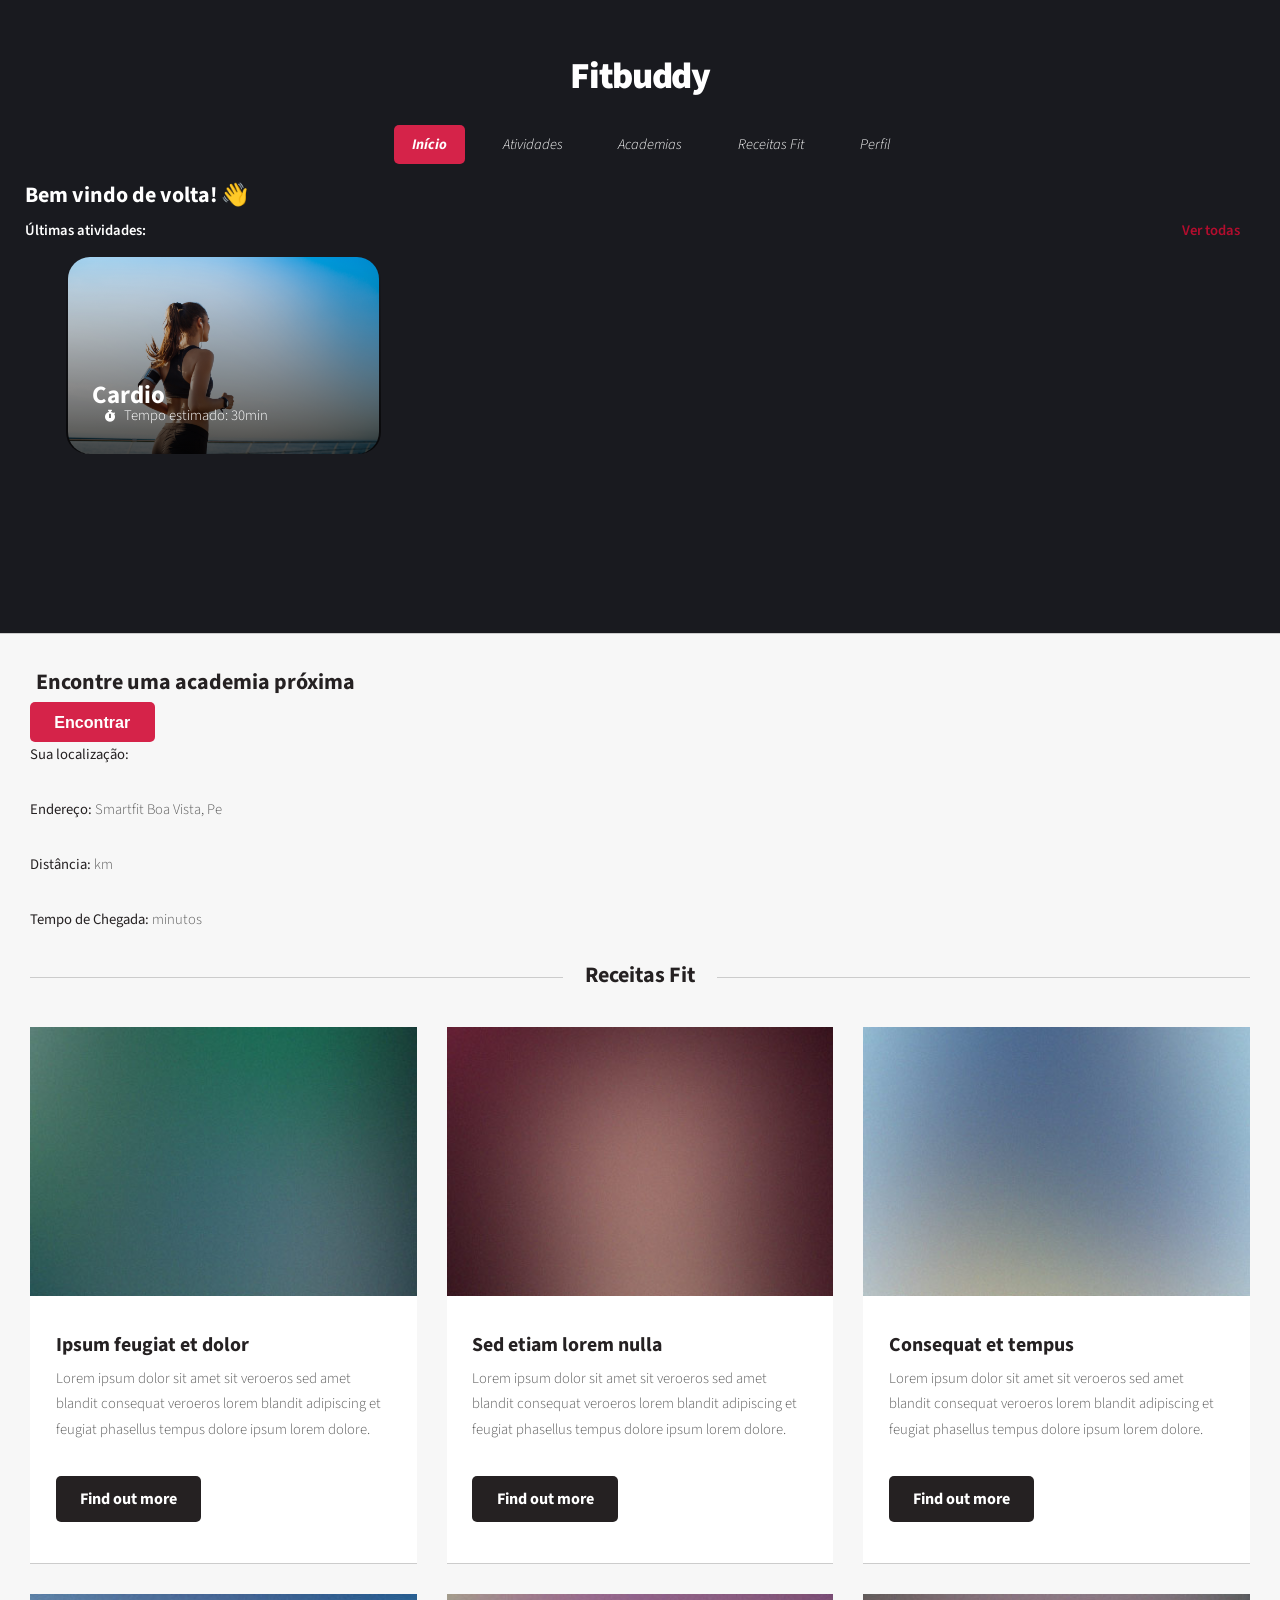
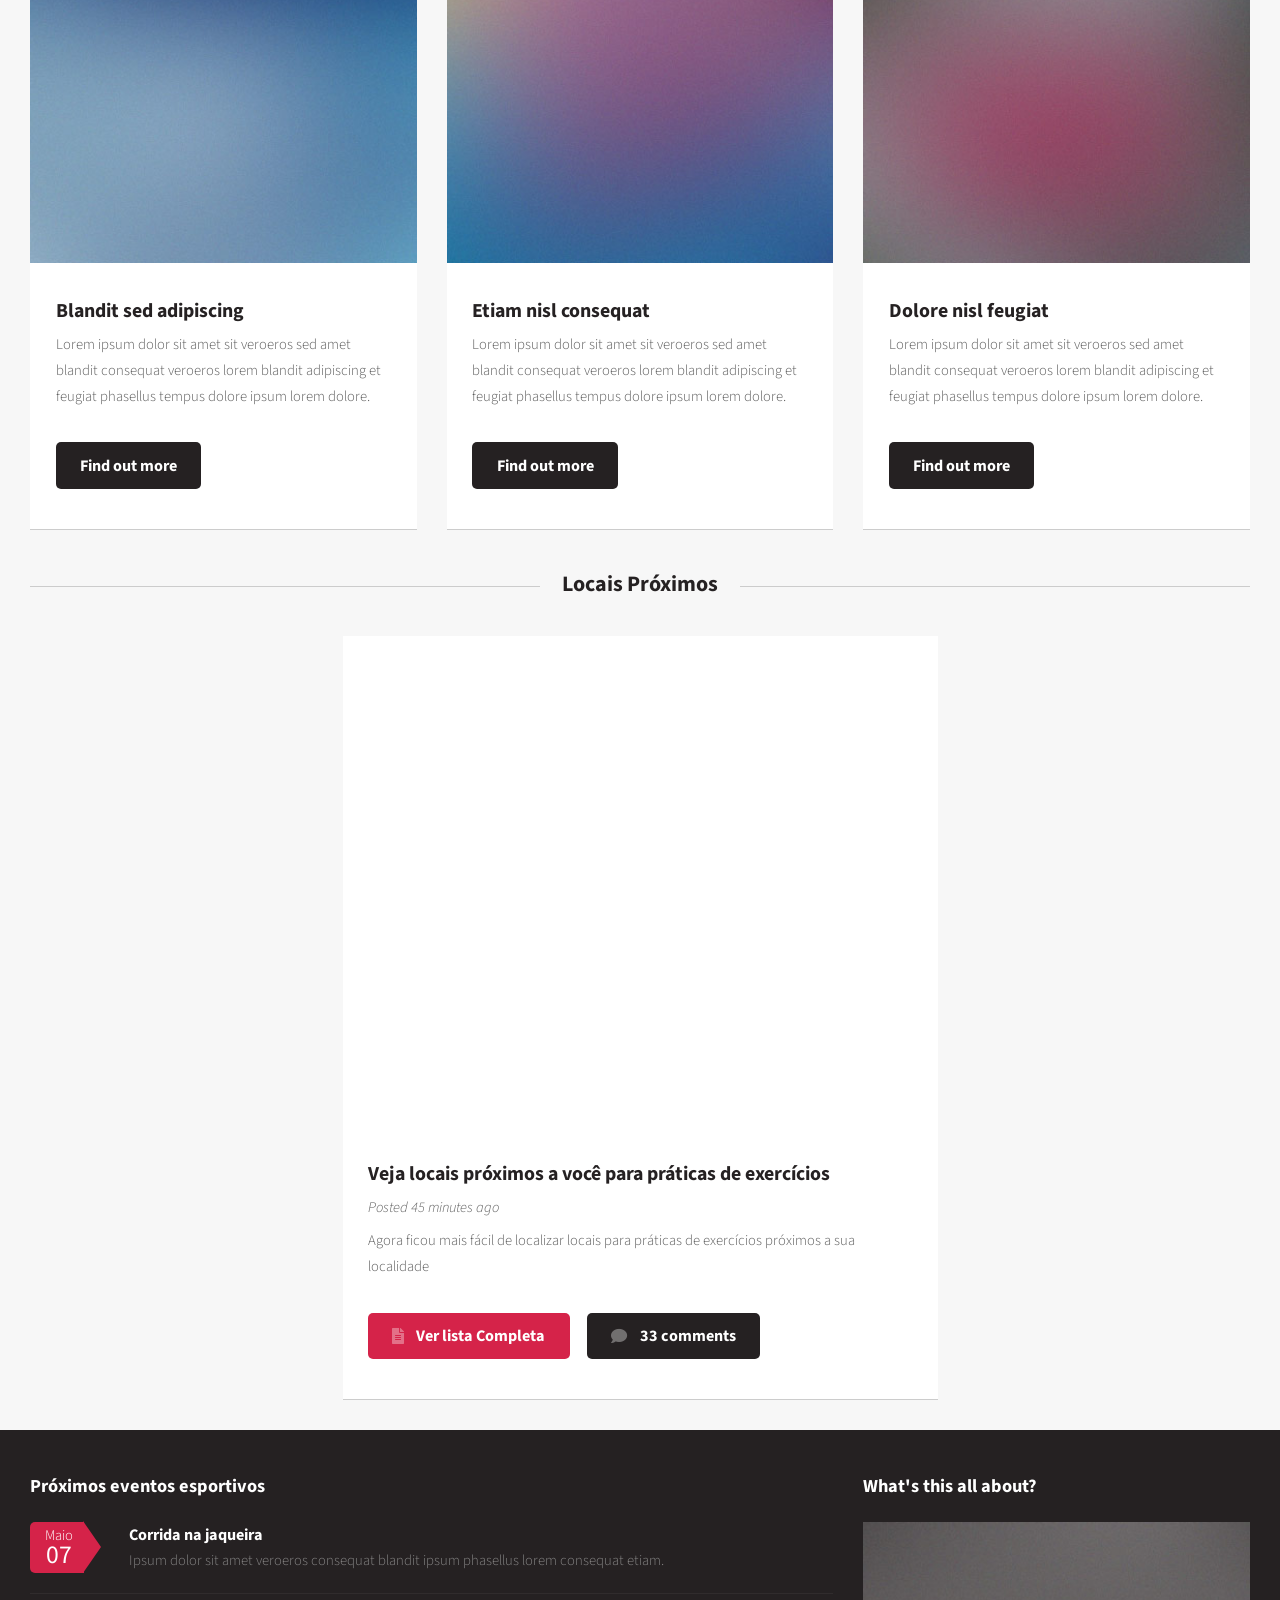
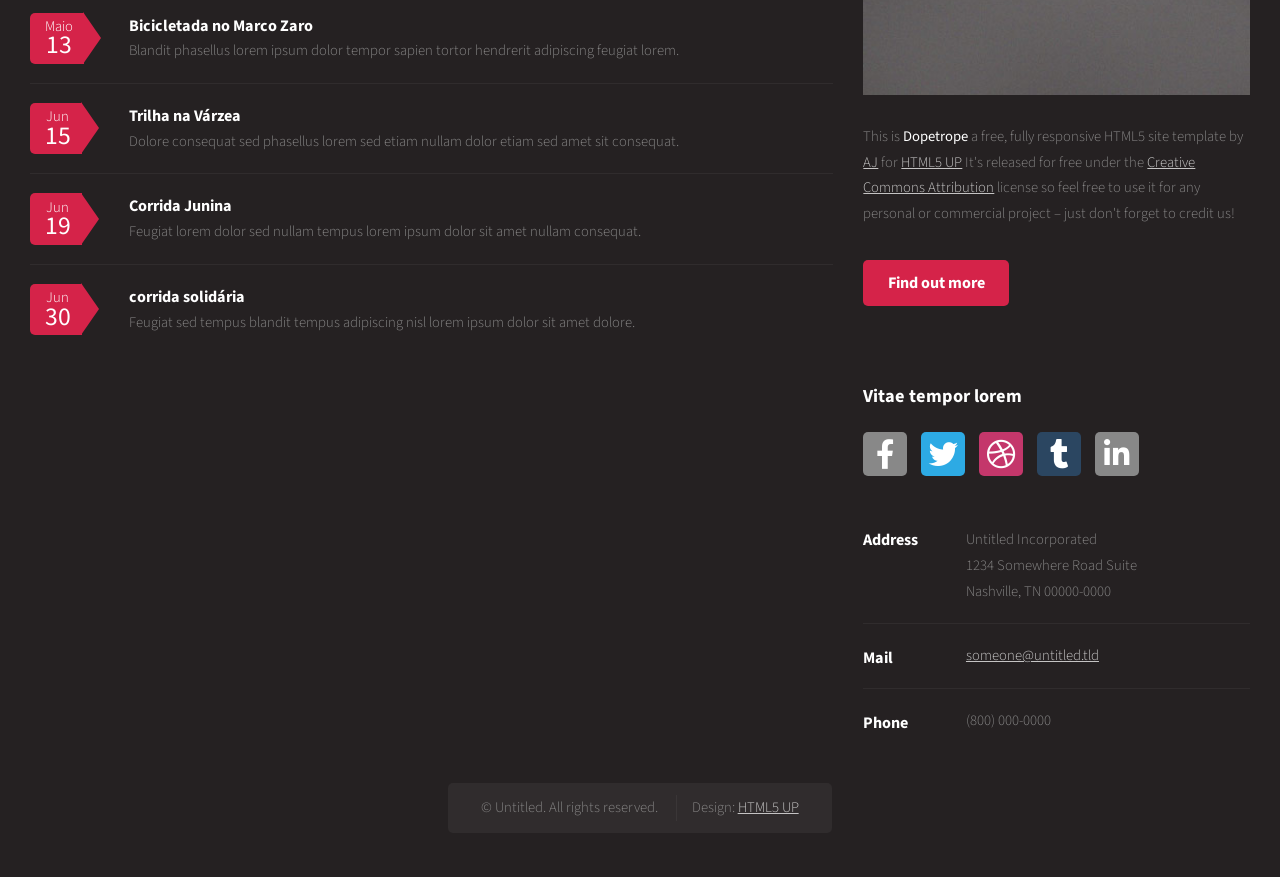
==== index.html @ 833ab09a "feat: adicionando pwa" ====
<!DOCTYPE HTML>

<html>

<head>
	<title>FitBuddy</title>
	<meta charset="utf-8" />
	<meta name="viewport" content="width=device-width, initial-scale=1, user-scalable=no" />
	<link rel="stylesheet" href="assets/css/main.css" />
	<link rel="icon" type="image/x-icon" href="https://tse3.mm.bing.net/th/id/OIG1.uh8YKl7EiqSnl7DPSB0P?pid=ImgGn">

	 <link rel="manifest" href="./manifest.json">
	<script> 
		document.addEventListener("DOMContentLoaded", () => {
				const getLocationButton = document.getElementById("getLocation");
				const userLocationSpan = document.getElementById("userLocation");
				const distanceSpan = document.getElementById("distance");
				const arrivalTimeSpan = document.getElementById("arrivalTime");

				getLocationButton.addEventListener("click", () => {
					if ("geolocation" in navigator) {
						navigator.geolocation.getCurrentPosition((position) => {
							const userLat = position.coords.latitude;
							const userLng = position.coords.longitude;

							const restaurantLat = -8.058537348618817;
							const restaurantLng = -34.88756728803565;

							const distance = calculateDistance(userLat, userLng, restaurantLat, restaurantLng);
							const arrivalTime = calculateArrivalTime(distance);

							userLocationSpan.textContent = `${userLat.toFixed(6)}, ${userLng.toFixed(6)}`;
							distanceSpan.textContent = distance.toFixed(2);
							arrivalTimeSpan.textContent = arrivalTime.toFixed(0);
						});
					} else {
						alert("Geolocalização não está disponível no seu navegador.");
					}
				});

				function calculateDistance(lat1, lon1, lat2, lon2) {
					const R = 6371; // Raio da Terra em km
					const dLat = deg2rad(lat2 - lat1);
					const dLon = deg2rad(lon2 - lon1);
					const a =
						Math.sin(dLat / 2) * Math.sin(dLat / 2) +
						Math.cos(deg2rad(lat1)) * Math.cos(deg2rad(lat2)) * Math.sin(dLon / 2) * Math.sin(dLon / 2);
					const c = 2 * Math.atan2(Math.sqrt(a), Math.sqrt(1 - a));
					const distance = R * c;
					return distance;
				}

				function deg2rad(deg) {
					return deg * (Math.PI / 180);
				}

				function calculateArrivalTime(distance) {
					// Suponha uma velocidade média de 40 km/h (substitua pela velocidade real)
					const averageSpeed = 40;
					const time = (distance / averageSpeed) * 60; // Tempo em minutos
					return time;
				}
			});
	</script>
</head>

<body class="homepage is-preload">
	<div id="page-wrapper">

		<!-- Header  	-->
		<section id="header">
			
			<h1 ><a id="fixed-title" href="index.html">Fitbuddy</a></h1>
			<!-- Logo -->

			<!-- Nav -->
			<nav id="nav">
				<ul>
					<li class="current"><a href="index.html">Início</a></li>
					<li>
						<a href="#">Atividades</a>
						<ul>
							<li>
								<a href="#">Treinos</a>
								<ul>
									<li><a href="#">Cardio</a></li>
									<li><a href="#">Musculação</a></li>
									<li><a href="#">Flexibilidade</a></li>
									<li><a href="#">Esportes</a></li>
								</ul>
							</li>
							<li><a href="#">Dietas</a></li>
							<li>
								<a href="#">Phasellus consequat</a>
							</li>
							<li><a href="#">Veroeros feugiat</a></li>
						</ul>
					</li>
					<li><a href="#academias">Academias</a></li>
					<li><a href="right-sidebar.html">Receitas Fit</a></li>
					<li>
						<a href="no-sidebar.html">Perfil</a>
						<ul>
							<li><a href="#">Conta</a></li>
							<li><a href="#">Relatório</a></li>
							<li><a href="#">Receitas Fit</a></li>
							<li><a href="#">Configurações</a></li>
						</ul>
					</li>
				</ul>
			</nav>

			<!-- Banner -->
			<h2 class="title-header">Bem vindo de volta! &#x1F44B;</h2>
			<div class="header-container">
				<p>Últimas atividades:</p>
				<p id="view-all">Ver todas</p>
			</div>

			<!-- Intro -->
			<section id="intro" class="container">
				<div class="row">

					<div class="row">
						<div class=" rounded   gallery_product col-4 col-6-medium col-12-small">
							<section class="first">
								<a href="#" class="gradient-overlay img-caroussel rounded image featured "><img
										class="img-caroussel " src="images/exercicio-fisico.png"
										alt="mulher-em-corrida" /></a>
								<h3 class="title">Cardio</h3>
								<div class="container-inline">
									<i class="icon-s container-smartphone icon solid  fa-solid fa-stopwatch"></i>
									<p class="subtitle">Tempo estimado: 30min</p>
								</div>

							</section>
						</div>


			</section>

		</section>

		<!-- Main -->
		<section id="main">
			<div class="container">
				<div class="row">
					<div class="col-12">
						<main>
							<div id="location">
								<div id="restaurant" class="col-4 ">
									<h2 class="mb-10">Encontre uma academia próxima</h2>
									<button id="getLocation" class="bt-gps">Encontrar</button>
									<p><strong>Sua localização:</strong> <span id="userLocation"></span></p>
								</div>
								<p><strong>Endereço:</strong> Smartfit Boa Vista, Pe</p>
								<p><strong>Distância:</strong> <span id="distance"></span> km</p>
								<p><strong>Tempo de Chegada:</strong> <span id="arrivalTime"></span> minutos</p>
							</div>
						</main>
						<!-- Portfolio -->
						<section>
							<header class="major">
								<h2 id="comunidade">Receitas Fit</h2>
							</header>
							<div class="row">
								<div class="col-4 col-6-medium col-12-small">
									<section class="box">
										<a href="#" class="image featured"><img src="images/pic02.jpg" alt="" /></a>
										<header>
											<h3>Ipsum feugiat et dolor</h3>
										</header>
										<p>Lorem ipsum dolor sit amet sit veroeros sed amet blandit consequat veroeros
											lorem blandit adipiscing et feugiat phasellus tempus dolore ipsum lorem
											dolore.</p>
										<footer>
											<ul class="actions">
												<li><a href="#" class="button alt">Find out more</a></li>
											</ul>
										</footer>
									</section>
								</div>
								<div class="col-4 col-6-medium col-12-small">
									<section class="box">
										<a href="#" class="image featured"><img src="images/pic03.jpg" alt="" /></a>
										<header>
											<h3>Sed etiam lorem nulla</h3>
										</header>
										<p>Lorem ipsum dolor sit amet sit veroeros sed amet blandit consequat veroeros
											lorem blandit adipiscing et feugiat phasellus tempus dolore ipsum lorem
											dolore.</p>
										<footer>
											<ul class="actions">
												<li><a href="#" class="button alt">Find out more</a></li>
											</ul>
										</footer>
									</section>
								</div>
								<div class="col-4 col-6-medium col-12-small">
									<section class="box">
										<a href="#" class="image featured"><img src="images/pic04.jpg" alt="" /></a>
										<header>
											<h3>Consequat et tempus</h3>
										</header>
										<p>Lorem ipsum dolor sit amet sit veroeros sed amet blandit consequat veroeros
											lorem blandit adipiscing et feugiat phasellus tempus dolore ipsum lorem
											dolore.</p>
										<footer>
											<ul class="actions">
												<li><a href="#" class="button alt">Find out more</a></li>
											</ul>
										</footer>
									</section>
								</div>
								<div class="col-4 col-6-medium col-12-small">
									<section class="box">
										<a href="#" class="image featured"><img src="images/pic05.jpg" alt="" /></a>
										<header>
											<h3>Blandit sed adipiscing</h3>
										</header>
										<p>Lorem ipsum dolor sit amet sit veroeros sed amet blandit consequat veroeros
											lorem blandit adipiscing et feugiat phasellus tempus dolore ipsum lorem
											dolore.</p>
										<footer>
											<ul class="actions">
												<li><a href="#" class="button alt">Find out more</a></li>
											</ul>
										</footer>
									</section>
								</div>
								<div class="col-4 col-6-medium col-12-small">
									<section class="box">
										<a href="#" class="image featured"><img src="images/pic06.jpg" alt="" /></a>
										<header>
											<h3>Etiam nisl consequat</h3>
										</header>
										<p>Lorem ipsum dolor sit amet sit veroeros sed amet blandit consequat veroeros
											lorem blandit adipiscing et feugiat phasellus tempus dolore ipsum lorem
											dolore.</p>
										<footer>
											<ul class="actions">
												<li><a href="#" class="button alt">Find out more</a></li>
											</ul>
										</footer>
									</section>
								</div>
								<div class="col-4 col-6-medium col-12-small">
									<section class="box">
										<a href="#" class="image featured"><img src="images/pic07.jpg" alt="" /></a>
										<header>
											<h3>Dolore nisl feugiat</h3>
										</header>
										<p>Lorem ipsum dolor sit amet sit veroeros sed amet blandit consequat veroeros
											lorem blandit adipiscing et feugiat phasellus tempus dolore ipsum lorem
											dolore.</p>
										<footer>
											<ul class="actions">
												<li><a href="#" class="button alt">Find out more</a></li>
											</ul>
										</footer>
									</section>
								</div>
							</div>
						</section>

					</div>
					<div class="col-12">

						<!-- Blog -->
						<section>
							<header id="academias" class="major">
								<h2>Locais Próximos</h2>
							</header>
							<div class="row">
								<div class="col-6 col-12-small container">
									<section class="box">
										<a href="#" class="image featured"><iframe
												src="https://www.google.com/maps/d/u/0/embed?mid=1f8ohejiY5ns0AWzK5YGzzZnIX7OGb08&ehbc=2E312F&noprof=1"
												width="100%" height="480"></iframe></a>
										<header class="mb-05">
											<h3>Veja locais próximos a você para práticas de exercícios</h3>
											<p>Posted 45 minutes ago</p>
										</header>

										<p>Agora ficou mais fácil de localizar locais para práticas de
											exercícios próximos a sua localidade</p>

										<footer>
											<ul class="actions">
												<li><a href="#" class="button icon solid fa-file-alt">Ver lista
														Completa</a></li>
												<li><a href="#" class="button alt icon solid fa-comment">33 comments</a>
												</li>
											</ul>
										</footer>
									</section>
								</div>

							</div>
						</section>

					</div>
				</div>
			</div>
		</section>

		<!-- Footer -->
		<section id="footer">
			<div class="container">
				<div class="row">
					<div class="col-8 col-12-medium">
						<section>
							<header>
								<h2>Próximos eventos esportivos</h2>
							</header>
							<ul class="dates">
								<li>
									<span class="date">Maio <strong>07</strong></span>
									<h3><a href="#">Corrida na jaqueira</a></h3>
									<p>Ipsum dolor sit amet veroeros consequat blandit ipsum phasellus lorem consequat
										etiam.</p>
								</li>
								<li>
									<span class="date">Maio <strong>13</strong></span>
									<h3><a href="#">Bicicletada no Marco Zaro</a></h3>
									<p>Blandit phasellus lorem ipsum dolor tempor sapien tortor hendrerit adipiscing
										feugiat lorem.</p>
								</li>
								<li>
									<span class="date">Jun <strong>15</strong></span>
									<h3><a href="#">Trilha na Várzea</a></h3>
									<p>Dolore consequat sed phasellus lorem sed etiam nullam dolor etiam sed amet sit
										consequat.</p>
								</li>
								<li>
									<span class="date">Jun <strong>19</strong></span>
									<h3><a href="#">Corrida Junina</a></h3>
									<p>Feugiat lorem dolor sed nullam tempus lorem ipsum dolor sit amet nullam
										consequat.</p>
								</li>
								<li>
									<span class="date">Jun <strong>30</strong></span>
									<h3><a href="#">corrida solidária</a></h3>
									<p>Feugiat sed tempus blandit tempus adipiscing nisl lorem ipsum dolor sit amet
										dolore.</p>
								</li>
							</ul>
						</section>
					</div>
					<div class="col-4 col-12-medium">
						<section>
							<header>
								<h2>What's this all about?</h2>
							</header>
							<a href="#" class="image featured"><img src="images/pic10.jpg" alt="" /></a>
							<p>
								This is <strong>Dopetrope</strong> a free, fully responsive HTML5 site template by
								<a href="http://twitter.com/ajlkn">AJ</a> for <a href="http://html5up.net/">HTML5 UP</a>
								It's released for free under
								the <a href="http://html5up.net/license/">Creative Commons Attribution</a> license so
								feel free to use it for any personal or commercial project &ndash; just don't forget to
								credit us!
							</p>
							<footer>
								<ul class="actions">
									<li><a href="#" class="button">Find out more</a></li>
								</ul>
							</footer>
						</section>
					</div>
					<div class="col-4 col-6-medium col-12-small">
						
					</div>
					<div class="col-4 col-6-medium col-12-small">
						
					</div>
					<div class="col-4 col-12-medium">
						<section>
							<header>
								<h2>Vitae tempor lorem</h2>
							</header>
							<ul class="social">
								<li><a class="icon brands fa-facebook-f" href="#"><span
											class="label">Facebook</span></a></li>
								<li><a class="icon brands fa-twitter" href="#"><span class="label">Twitter</span></a>
								</li>
								<li><a class="icon brands fa-dribbble" href="#"><span class="label">Dribbble</span></a>
								</li>
								<li><a class="icon brands fa-tumblr" href="#"><span class="label">Tumblr</span></a></li>
								<li><a class="icon brands fa-linkedin-in" href="#"><span
											class="label">LinkedIn</span></a></li>
							</ul>
							<ul class="contact">
								<li>
									<h3>Address</h3>
									<p>
										Untitled Incorporated<br />
										1234 Somewhere Road Suite<br />
										Nashville, TN 00000-0000
									</p>
								</li>
								<li>
									<h3>Mail</h3>
									<p><a href="#">someone@untitled.tld</a></p>
								</li>
								<li>
									<h3>Phone</h3>
									<p>(800) 000-0000</p>
								</li>
							</ul>
						</section>
					</div>
					<div class="col-12">

						<!-- Copyright -->
						<div id="copyright">
							<ul class="links">
								<li>&copy; Untitled. All rights reserved.</li>
								<li>Design: <a href="http://html5up.net">HTML5 UP</a></li>
							</ul>
						</div>

					</div>
				</div>
			</div>
		</section>

	</div>

	<!-- Scripts -->
	<script src="assets/js/jquery.min.js"></script>
	<script src="assets/js/jquery.dropotron.min.js"></script>
	<script src="assets/js/browser.min.js"></script>
	<script src="assets/js/breakpoints.min.js"></script>
	<script src="assets/js/util.js"></script>
	<script src="assets/js/main.js"></script>

</body>

</html>
---- assets/css/main.css ----
@import url("fontawesome-all.min.css");
@import url("https://fonts.googleapis.com/css?family=Source+Sans+Pro:300,400,700,900,300italic");

/*
	Dopetrope by HTML5 UP
	html5up.net | @ajlkn
	Free for personal and commercial use under the CCA 3.0 license (html5up.net/license)
*/

html,
body,
div,
span,
applet,
object,
iframe,
h1,
h2,
h3,
h4,
h5,
h6,
p,
blockquote,
pre,
a,
abbr,
acronym,
address,
big,
cite,
code,
del,
dfn,
em,
img,
ins,
kbd,
q,
s,
samp,
small,
strike,
strong,
sub,
sup,
tt,
var,
b,
u,
i,
center,
dl,
dt,
dd,
ol,
ul,
li,
fieldset,
form,
label,
legend,
table,
caption,
tbody,
tfoot,
thead,
tr,
th,
td,
article,
aside,
canvas,
details,
embed,
figure,
figcaption,
footer,
header,
hgroup,
menu,
nav,
output,
ruby,
section,
summary,
time,
mark,
audio,
video {
  margin: 0;
  padding: 0;
  border: 0;
  font-size: 100%;
  font: inherit;
  vertical-align: baseline;
}

article,
aside,
details,
figcaption,
figure,
footer,
header,
hgroup,
menu,
nav,
section {
  display: block;
}

body {
  line-height: 1;
}

ol,
ul {
  list-style: none;
}

blockquote,
q {
  quotes: none;
}

blockquote:before,
blockquote:after,
q:before,
q:after {
  content: "";
  content: none;
}

table {
  border-collapse: collapse;
  border-spacing: 0;
}

body {
  -webkit-text-size-adjust: none;
}

mark {
  background-color: transparent;
  color: inherit;
}

input::-moz-focus-inner {
  border: 0;
  padding: 0;
}

input,
select,
textarea {
  -moz-appearance: none;
  -webkit-appearance: none;
  -ms-appearance: none;
  appearance: none;
}

/* Basic */

html {
  box-sizing: border-box;
}

*,
*:before,
*:after {
  box-sizing: inherit;
}

body {
  background: #252122;
  background-image: url("images/bg02.png");
}

body.is-preload *,
body.is-preload *:before,
body.is-preload *:after {
  -moz-animation: none !important;
  -webkit-animation: none !important;
  -ms-animation: none !important;
  animation: none !important;
  -moz-transition: none !important;
  -webkit-transition: none !important;
  -ms-transition: none !important;
  transition: none !important;
}

body,
input,
textarea,
select {
  font-family: "Source Sans Pro";
  font-weight: 300;
  color: #5d5d5d;
  font-size: 14pt;
  line-height: 1.75em;
}

strong,
b {
  color: #252122;
  font-weight: 400;
}

i,
em {
  font-style: italic;
}

sub {
  position: relative;
  top: 0.5em;
  font-size: 0.8em;
}

sup {
  position: relative;
  top: -0.5em;
  font-size: 0.8em;
}

blockquote {
  border-left: solid 0.75em #dddddd;
  padding: 1em 0 1em 1.5em;
  font-style: italic;
}

h1,
h2,
h3,
h4,
h5,
h6 {
  color: #252122;
  font-weight: 700;
}

h1 a,
h2 a,
h3 a,
h4 a,
h5 a,
h6 a {
  color: inherit;
  text-decoration: none;
}

h2 {
  font-size: 1.5em;
}

h3 {
  font-size: 1.35em;
}

a {
  color: #d52349;
  text-decoration: underline;
}

a:hover {
  text-decoration: none;
}

br.clear {
  clear: both;
}

hr {
  border: 0;
  border-top: solid 1px #dddddd;
  height: 1px;
  margin: 2em 0 2em 0;
}

p,
ul,
ol,
dl,
table {
  margin-bottom: 2em;
}

/* Container */

.container {
  margin: 0 auto;
  max-width: 100%;
  width: 70em;
}

@media screen and (max-width: 1680px) {
  .container {
    width: 70em;
  }
}

@media screen and (max-width: 1280px) {
  .container {
    width: calc(100% - 60px);
  }
}

@media screen and (max-width: 980px) {
  .container {
    width: calc(100% - 80px);
  }
}

@media screen and (max-width: 736px) {
  .container {
    width: calc(100% - 40px);
  }
}

/* Row */

.row {
  display: flex;
  flex-wrap: wrap;
  box-sizing: border-box;
  align-items: stretch;
}

.row > * {
  box-sizing: border-box;
}

.row.gtr-uniform > * > :last-child {
  margin-bottom: 0;
}

.row.aln-left {
  justify-content: flex-start;
}

.row.aln-center {
  justify-content: center;
}

.row.aln-right {
  justify-content: flex-end;
}

.row.aln-top {
  align-items: flex-start;
}

.row.aln-middle {
  align-items: center;
}

.row.aln-bottom {
  align-items: flex-end;
}

.row > .imp {
  order: -1;
}

.row > .col-1 {
  width: 8.33333%;
}

.row > .off-1 {
  margin-left: 8.33333%;
}

.row > .col-2 {
  width: 16.66667%;
}

.row > .off-2 {
  margin-left: 16.66667%;
}

.row > .col-3 {
  width: 25%;
}

.row > .off-3 {
  margin-left: 25%;
}

.row > .col-4 {
  width: 33.33333%;
}

.row > .off-4 {
  margin-left: 33.33333%;
}

.row > .col-5 {
  width: 41.66667%;
}

.row > .off-5 {
  margin-left: 41.66667%;
}

.row > .col-6 {
  width: 50%;
}

.row > .off-6 {
  margin-left: 50%;
}

.row > .col-7 {
  width: 58.33333%;
}

.row > .off-7 {
  margin-left: 58.33333%;
}

.row > .col-8 {
  width: 66.66667%;
}

.row > .off-8 {
  margin-left: 66.66667%;
}

.row > .col-9 {
  width: 75%;
}

.row > .off-9 {
  margin-left: 75%;
}

.row > .col-10 {
  width: 83.33333%;
}

.row > .off-10 {
  margin-left: 83.33333%;
}

.row > .col-11 {
  width: 91.66667%;
}

.row > .off-11 {
  margin-left: 91.66667%;
}

.row > .col-12 {
  width: 100%;
}

.row > .off-12 {
  margin-left: 100%;
}

.row.gtr-0 {
  margin-top: 0px;
  margin-left: 0px;
}

.row.gtr-0 > * {
  padding: 0px 0 0 0px;
}

.row.gtr-0.gtr-uniform {
  margin-top: 0px;
}

.row.gtr-0.gtr-uniform > * {
  padding-top: 0px;
}

.row.gtr-25 {
  margin-top: -12.5px;
  margin-left: -12.5px;
}

.row.gtr-25 > * {
  padding: 12.5px 0 0 12.5px;
}

.row.gtr-25.gtr-uniform {
  margin-top: -12.5px;
}

.row.gtr-25.gtr-uniform > * {
  padding-top: 12.5px;
}

.row.gtr-50 {
  margin-top: -25px;
  margin-left: -25px;
}

.row.gtr-50 > * {
  padding: 25px 0 0 25px;
}

.row.gtr-50.gtr-uniform {
  margin-top: -25px;
}

.row.gtr-50.gtr-uniform > * {
  padding-top: 25px;
}

.row {
  margin-top: -50px;
  margin-left: -50px;
}

.row > * {
  padding: 50px 0 0 50px;
}

.row.gtr-uniform {
  margin-top: -50px;
}

.row.gtr-uniform > * {
  padding-top: 50px;
}

.row.gtr-150 {
  margin-top: -75px;
  margin-left: -75px;
}

.row.gtr-150 > * {
  padding: 75px 0 0 75px;
}

.row.gtr-150.gtr-uniform {
  margin-top: -75px;
}

.row.gtr-150.gtr-uniform > * {
  padding-top: 75px;
}

.row.gtr-200 {
  margin-top: -100px;
  margin-left: -100px;
}

.row.gtr-200 > * {
  padding: 100px 0 0 100px;
}

.row.gtr-200.gtr-uniform {
  margin-top: -100px;
}

.row.gtr-200.gtr-uniform > * {
  padding-top: 100px;
}

@media screen and (max-width: 1680px) {
  .row {
    display: flex;
    flex-wrap: wrap;
    box-sizing: border-box;
    align-items: stretch;
  }

  .row > * {
    box-sizing: border-box;
  }

  .row.gtr-uniform > * > :last-child {
    margin-bottom: 0;
  }

  .row.aln-left {
    justify-content: flex-start;
  }

  .row.aln-center {
    justify-content: center;
  }

  .row.aln-right {
    justify-content: flex-end;
  }

  .row.aln-top {
    align-items: flex-start;
  }

  .row.aln-middle {
    align-items: center;
  }

  .row.aln-bottom {
    align-items: flex-end;
  }

  .row > .imp-xlarge {
    order: -1;
  }

  .row > .col-1-xlarge {
    width: 8.33333%;
  }

  .row > .off-1-xlarge {
    margin-left: 8.33333%;
  }

  .row > .col-2-xlarge {
    width: 16.66667%;
  }

  .row > .off-2-xlarge {
    margin-left: 16.66667%;
  }

  .row > .col-3-xlarge {
    width: 25%;
  }

  .row > .off-3-xlarge {
    margin-left: 25%;
  }

  .row > .col-4-xlarge {
    width: 33.33333%;
  }

  .row > .off-4-xlarge {
    margin-left: 33.33333%;
  }

  .row > .col-5-xlarge {
    width: 41.66667%;
  }

  .row > .off-5-xlarge {
    margin-left: 41.66667%;
  }

  .row > .col-6-xlarge {
    width: 50%;
  }

  .row > .off-6-xlarge {
    margin-left: 50%;
  }

  .row > .col-7-xlarge {
    width: 58.33333%;
  }

  .row > .off-7-xlarge {
    margin-left: 58.33333%;
  }

  .row > .col-8-xlarge {
    width: 66.66667%;
  }

  .row > .off-8-xlarge {
    margin-left: 66.66667%;
  }

  .row > .col-9-xlarge {
    width: 75%;
  }

  .row > .off-9-xlarge {
    margin-left: 75%;
  }

  .row > .col-10-xlarge {
    width: 83.33333%;
  }

  .row > .off-10-xlarge {
    margin-left: 83.33333%;
  }

  .row > .col-11-xlarge {
    width: 91.66667%;
  }

  .row > .off-11-xlarge {
    margin-left: 91.66667%;
  }

  .row > .col-12-xlarge {
    width: 100%;
  }

  .row > .off-12-xlarge {
    margin-left: 100%;
  }

  .row.gtr-0 {
    margin-top: 0px;
    margin-left: 0px;
  }

  .row.gtr-0 > * {
    padding: 0px 0 0 0px;
  }

  .row.gtr-0.gtr-uniform {
    margin-top: 0px;
  }

  .row.gtr-0.gtr-uniform > * {
    padding-top: 0px;
  }

  .row.gtr-25 {
    margin-top: -12.5px;
    margin-left: -12.5px;
  }

  .row.gtr-25 > * {
    padding: 12.5px 0 0 12.5px;
  }

  .row.gtr-25.gtr-uniform {
    margin-top: -12.5px;
  }

  .row.gtr-25.gtr-uniform > * {
    padding-top: 12.5px;
  }

  .row.gtr-50 {
    margin-top: -25px;
    margin-left: -25px;
  }

  .row.gtr-50 > * {
    padding: 25px 0 0 25px;
  }

  .row.gtr-50.gtr-uniform {
    margin-top: -25px;
  }

  .row.gtr-50.gtr-uniform > * {
    padding-top: 25px;
  }

  .row {
    margin-top: -50px;
    margin-left: -50px;
  }

  .row > * {
    padding: 50px 0 0 50px;
  }

  .row.gtr-uniform {
    margin-top: -50px;
  }

  .row.gtr-uniform > * {
    padding-top: 50px;
  }

  .row.gtr-150 {
    margin-top: -75px;
    margin-left: -75px;
  }

  .row.gtr-150 > * {
    padding: 75px 0 0 75px;
  }

  .row.gtr-150.gtr-uniform {
    margin-top: -75px;
  }

  .row.gtr-150.gtr-uniform > * {
    padding-top: 75px;
  }

  .row.gtr-200 {
    margin-top: -100px;
    margin-left: -100px;
  }

  .row.gtr-200 > * {
    padding: 100px 0 0 100px;
  }

  .row.gtr-200.gtr-uniform {
    margin-top: -100px;
  }

  .row.gtr-200.gtr-uniform > * {
    padding-top: 100px;
  }
}

@media screen and (max-width: 1280px) {
  .row {
    display: flex;
    flex-wrap: wrap;
    box-sizing: border-box;
    align-items: stretch;
  }

  .row > * {
    box-sizing: border-box;
  }

  .row.gtr-uniform > * > :last-child {
    margin-bottom: 0;
  }

  .row.aln-left {
    justify-content: flex-start;
  }

  .row.aln-center {
    justify-content: center;
  }

  .row.aln-right {
    justify-content: flex-end;
  }

  .row.aln-top {
    align-items: flex-start;
  }

  .row.aln-middle {
    align-items: center;
  }

  .row.aln-bottom {
    align-items: flex-end;
  }

  .row > .imp-large {
    order: -1;
  }

  .row > .col-1-large {
    width: 8.33333%;
  }

  .row > .off-1-large {
    margin-left: 8.33333%;
  }

  .row > .col-2-large {
    width: 16.66667%;
  }

  .row > .off-2-large {
    margin-left: 16.66667%;
  }

  .row > .col-3-large {
    width: 25%;
  }

  .row > .off-3-large {
    margin-left: 25%;
  }

  .row > .col-4-large {
    width: 33.33333%;
  }

  .row > .off-4-large {
    margin-left: 33.33333%;
  }

  .row > .col-5-large {
    width: 41.66667%;
  }

  .row > .off-5-large {
    margin-left: 41.66667%;
  }

  .row > .col-6-large {
    width: 50%;
  }

  .row > .off-6-large {
    margin-left: 50%;
  }

  .row > .col-7-large {
    width: 58.33333%;
  }

  .row > .off-7-large {
    margin-left: 58.33333%;
  }

  .row > .col-8-large {
    width: 66.66667%;
  }

  .row > .off-8-large {
    margin-left: 66.66667%;
  }

  .row > .col-9-large {
    width: 75%;
  }

  .row > .off-9-large {
    margin-left: 75%;
  }

  .row > .col-10-large {
    width: 83.33333%;
  }

  .row > .off-10-large {
    margin-left: 83.33333%;
  }

  .row > .col-11-large {
    width: 91.66667%;
  }

  .row > .off-11-large {
    margin-left: 91.66667%;
  }

  .row > .col-12-large {
    width: 100%;
  }

  .row > .off-12-large {
    margin-left: 100%;
  }

  .row.gtr-0 {
    margin-top: 0px;
    margin-left: 0px;
  }

  .row.gtr-0 > * {
    padding: 0px 0 0 0px;
  }

  .row.gtr-0.gtr-uniform {
    margin-top: 0px;
  }

  .row.gtr-0.gtr-uniform > * {
    padding-top: 0px;
  }

  .row.gtr-25 {
    margin-top: -7.5px;
    margin-left: -7.5px;
  }

  .row.gtr-25 > * {
    padding: 7.5px 0 0 7.5px;
  }

  .row.gtr-25.gtr-uniform {
    margin-top: -7.5px;
  }

  .row.gtr-25.gtr-uniform > * {
    padding-top: 7.5px;
  }

  .row.gtr-50 {
    margin-top: -15px;
    margin-left: -15px;
  }

  .row.gtr-50 > * {
    padding: 15px 0 0 15px;
  }

  .row.gtr-50.gtr-uniform {
    margin-top: -15px;
  }

  .row.gtr-50.gtr-uniform > * {
    padding-top: 15px;
  }

  .row {
    margin-top: -30px;
    margin-left: -30px;
  }

  .row > * {
    padding: 30px 0 0 30px;
  }

  .row.gtr-uniform {
    margin-top: -30px;
  }

  .row.gtr-uniform > * {
    padding-top: 30px;
  }

  .row.gtr-150 {
    margin-top: -45px;
    margin-left: -45px;
  }

  .row.gtr-150 > * {
    padding: 45px 0 0 45px;
  }

  .row.gtr-150.gtr-uniform {
    margin-top: -45px;
  }

  .row.gtr-150.gtr-uniform > * {
    padding-top: 45px;
  }

  .row.gtr-200 {
    margin-top: -60px;
    margin-left: -60px;
  }

  .row.gtr-200 > * {
    padding: 60px 0 0 60px;
  }

  .row.gtr-200.gtr-uniform {
    margin-top: -60px;
  }

  .row.gtr-200.gtr-uniform > * {
    padding-top: 60px;
  }
}

@media screen and (max-width: 980px) {
  .row {
    display: flex;
    flex-wrap: wrap;
    box-sizing: border-box;
    align-items: stretch;
  }

  .row > * {
    box-sizing: border-box;
  }

  .row.gtr-uniform > * > :last-child {
    margin-bottom: 0;
  }

  .row.aln-left {
    justify-content: flex-start;
  }

  .row.aln-center {
    justify-content: center;
  }

  .row.aln-right {
    justify-content: flex-end;
  }

  .row.aln-top {
    align-items: flex-start;
  }

  .row.aln-middle {
    align-items: center;
  }

  .row.aln-bottom {
    align-items: flex-end;
  }

  .row > .imp-medium {
    order: -1;
  }

  .row > .col-1-medium {
    width: 8.33333%;
  }

  .row > .off-1-medium {
    margin-left: 8.33333%;
  }

  .row > .col-2-medium {
    width: 16.66667%;
  }

  .row > .off-2-medium {
    margin-left: 16.66667%;
  }

  .row > .col-3-medium {
    width: 25%;
  }

  .row > .off-3-medium {
    margin-left: 25%;
  }

  .row > .col-4-medium {
    width: 33.33333%;
  }

  .row > .off-4-medium {
    margin-left: 33.33333%;
  }

  .row > .col-5-medium {
    width: 41.66667%;
  }

  .row > .off-5-medium {
    margin-left: 41.66667%;
  }

  .row > .col-6-medium {
    width: 50%;
  }

  .row > .off-6-medium {
    margin-left: 50%;
  }

  .row > .col-7-medium {
    width: 58.33333%;
  }

  .row > .off-7-medium {
    margin-left: 58.33333%;
  }

  .row > .col-8-medium {
    width: 66.66667%;
  }

  .row > .off-8-medium {
    margin-left: 66.66667%;
  }

  .row > .col-9-medium {
    width: 75%;
  }

  .row > .off-9-medium {
    margin-left: 75%;
  }

  .row > .col-10-medium {
    width: 83.33333%;
  }

  .row > .off-10-medium {
    margin-left: 83.33333%;
  }

  .row > .col-11-medium {
    width: 91.66667%;
  }

  .row > .off-11-medium {
    margin-left: 91.66667%;
  }

  .row > .col-12-medium {
    width: 100%;
  }

  .row > .off-12-medium {
    margin-left: 100%;
  }

  .row.gtr-0 {
    margin-top: 0px;
    margin-left: 0px;
  }

  .row.gtr-0 > * {
    padding: 0px 0 0 0px;
  }

  .row.gtr-0.gtr-uniform {
    margin-top: 0px;
  }

  .row.gtr-0.gtr-uniform > * {
    padding-top: 0px;
  }

  .row.gtr-25 {
    margin-top: -10px;
    margin-left: -10px;
  }

  .row.gtr-25 > * {
    padding: 10px 0 0 10px;
  }

  .row.gtr-25.gtr-uniform {
    margin-top: -10px;
  }

  .row.gtr-25.gtr-uniform > * {
    padding-top: 10px;
  }

  .row.gtr-50 {
    margin-top: -20px;
    margin-left: -20px;
  }

  .row.gtr-50 > * {
    padding: 20px 0 0 20px;
  }

  .row.gtr-50.gtr-uniform {
    margin-top: -20px;
  }

  .row.gtr-50.gtr-uniform > * {
    padding-top: 20px;
  }

  .row {
    margin-top: -40px;
    margin-left: -40px;
  }

  .row > * {
    padding: 40px 0 0 40px;
  }

  .row.gtr-uniform {
    margin-top: -40px;
  }

  .row.gtr-uniform > * {
    padding-top: 40px;
  }

  .row.gtr-150 {
    margin-top: -60px;
    margin-left: -60px;
  }

  .row.gtr-150 > * {
    padding: 60px 0 0 60px;
  }

  .row.gtr-150.gtr-uniform {
    margin-top: -60px;
  }

  .row.gtr-150.gtr-uniform > * {
    padding-top: 60px;
  }

  .row.gtr-200 {
    margin-top: -80px;
    margin-left: -80px;
  }

  .row.gtr-200 > * {
    padding: 80px 0 0 80px;
  }

  .row.gtr-200.gtr-uniform {
    margin-top: -80px;
  }

  .row.gtr-200.gtr-uniform > * {
    padding-top: 80px;
  }
}

@media screen and (max-width: 736px) {
  .row {
    display: flex;
    flex-wrap: wrap;
    box-sizing: border-box;
    align-items: stretch;
  }

  .row > * {
    box-sizing: border-box;
  }

  .row.gtr-uniform > * > :last-child {
    margin-bottom: 0;
  }

  .row.aln-left {
    justify-content: flex-start;
  }

  .row.aln-center {
    justify-content: center;
  }

  .row.aln-right {
    justify-content: flex-end;
  }

  .row.aln-top {
    align-items: flex-start;
  }

  .row.aln-middle {
    align-items: center;
  }

  .row.aln-bottom {
    align-items: flex-end;
  }

  .row > .imp-small {
    order: -1;
  }

  .row > .col-1-small {
    width: 8.33333%;
  }

  .row > .off-1-small {
    margin-left: 8.33333%;
  }

  .row > .col-2-small {
    width: 16.66667%;
  }

  .row > .off-2-small {
    margin-left: 16.66667%;
  }

  .row > .col-3-small {
    width: 25%;
  }

  .row > .off-3-small {
    margin-left: 25%;
  }

  .row > .col-4-small {
    width: 33.33333%;
  }

  .row > .off-4-small {
    margin-left: 33.33333%;
  }

  .row > .col-5-small {
    width: 41.66667%;
  }

  .row > .off-5-small {
    margin-left: 41.66667%;
  }

  .row > .col-6-small {
    width: 50%;
  }

  .row > .off-6-small {
    margin-left: 50%;
  }

  .row > .col-7-small {
    width: 58.33333%;
  }

  .row > .off-7-small {
    margin-left: 58.33333%;
  }

  .row > .col-8-small {
    width: 66.66667%;
  }

  .row > .off-8-small {
    margin-left: 66.66667%;
  }

  .row > .col-9-small {
    width: 75%;
  }

  .row > .off-9-small {
    margin-left: 75%;
  }

  .row > .col-10-small {
    width: 83.33333%;
  }

  .row > .off-10-small {
    margin-left: 83.33333%;
  }

  .row > .col-11-small {
    width: 91.66667%;
  }

  .row > .off-11-small {
    margin-left: 91.66667%;
  }

  .row > .col-12-small {
    width: 100%;
  }

  .row > .off-12-small {
    margin-left: 100%;
  }

  .row.gtr-0 {
    margin-top: 0px;
    margin-left: 0px;
  }

  .row.gtr-0 > * {
    padding: 0px 0 0 0px;
  }

  .row.gtr-0.gtr-uniform {
    margin-top: 0px;
  }

  .row.gtr-0.gtr-uniform > * {
    padding-top: 0px;
  }

  .row.gtr-25 {
    margin-top: -5px;
    margin-left: -5px;
  }

  .row.gtr-25 > * {
    padding: 5px 0 0 5px;
  }

  .row.gtr-25.gtr-uniform {
    margin-top: -5px;
  }

  .row.gtr-25.gtr-uniform > * {
    padding-top: 5px;
  }

  .row.gtr-50 {
    margin-top: -10px;
    margin-left: -10px;
  }

  .row.gtr-50 > * {
    padding: 10px 0 0 10px;
  }

  .row.gtr-50.gtr-uniform {
    margin-top: -10px;
  }

  .row.gtr-50.gtr-uniform > * {
    padding-top: 10px;
  }

  .row {
    margin-top: -20px;
    margin-left: -20px;
  }

  .row > * {
    padding: 20px 0 0 20px;
  }

  .row.gtr-uniform {
    margin-top: -20px;
  }

  .row.gtr-uniform > * {
    padding-top: 20px;
  }

  .row.gtr-150 {
    margin-top: -30px;
    margin-left: -30px;
  }

  .row.gtr-150 > * {
    padding: 30px 0 0 30px;
  }

  .row.gtr-150.gtr-uniform {
    margin-top: -30px;
  }

  .row.gtr-150.gtr-uniform > * {
    padding-top: 30px;
  }

  .row.gtr-200 {
    margin-top: -40px;
    margin-left: -40px;
  }

  .row.gtr-200 > * {
    padding: 40px 0 0 40px;
  }

  .row.gtr-200.gtr-uniform {
    margin-top: -40px;
  }

  .row.gtr-200.gtr-uniform > * {
    padding-top: 40px;
  }
}

/* Form */

form label {
  display: block;
  color: #252122;
  font-weight: 400;
  margin: 0 0 0.5em 0;
}

form input[type="text"],
form input[type="email"],
form input[type="password"],
form select,
form textarea {
  -webkit-appearance: none;
  display: block;
  border: 0;
  padding: 0.75em 1em;
  font-size: 1em;
  border-radius: 5px;
  border: solid 1px #dddddd;
  background: #fff;
  width: 100%;
}

form input[type="text"]:focus,
form input[type="email"]:focus,
form input[type="password"]:focus,
form select:focus,
form textarea:focus {
  box-shadow: inset 0px 0px 1px 1px #43bff0;
}

form textarea {
  height: 15em;
}

form ::-webkit-input-placeholder {
  color: #555 !important;
}

form :-moz-placeholder {
  color: #555 !important;
}

form ::-moz-placeholder {
  color: #555 !important;
}

form :-ms-input-placeholder {
  color: #555 !important;
}

form ::-moz-focus-inner {
  border: 0;
}

/* Tables */

table {
  width: 100%;
}

table tr {
  border-top: solid 1px #dddddd;
}

table tr:first-child {
  border-top: 0;
}

table td {
  padding: 0.5em 1em 0.5em 1em;
}

table th {
  text-align: left;
  padding: 0.5em 1em 0.5em 1em;
  font-weight: 700;
  margin: 0 0 1em 0;
}

table thead {
  border-bottom: solid 2px #dddddd;
}

/* Section/Article */

section,
article {
  margin-bottom: 2.5em;
}

section > :last-child,
section:last-child,
article > :last-child,
article:last-child {
  margin-bottom: 0;
}

header {
  margin: 0 0 0.5em 0;
}

header.mb-05 {
  margin: 0 0 0.5px 0;
}

header > p {
  display: block;
  font-style: italic;
  margin: 0.5em 0 0 0;
  padding-bottom: 0.5em;
}

header.major {
  position: relative;
  text-align: center;
  border-top: solid 1px #ccc;
  top: 1em;
  margin: 0 0 3em 0;
}

header.major h2 {
  background: #fff;
  position: relative;
  top: -0.65em;
  display: inline;
  margin: 0;
  padding: 0 1em 0 1em;
}

footer {
  margin: 2.25em 0 0 0;
}

/* Box */

.box {
  background: #ffffff;
  border-bottom: solid 1px #ccc;
  padding: 2.75em 1.75em 2.75em 1.75em;
}

.box .image.featured {
  position: relative;
  width: auto;
  left: 1.75em;
  top: 1.75em;
  margin: -4.5em 0 4.25em -3.5em;
}

.box.post header {
  padding-top: 1em;
  margin: 0 0 2em 0;
}

.box.post h2 {
  font-size: 2.5em;
  letter-spacing: -0.015em;
}

.box.post header > p {
  margin-top: 1.25em;
  font-size: 1.25em;
}

.box footer ul.actions {
  margin-bottom: 0;
}

/* Button */

input[type="button"],
input[type="submit"],
input[type="reset"],
button,
.button {
  -webkit-appearance: none;
  display: inline-block;
  text-decoration: none;
  cursor: pointer;
  border: 0;
  border-radius: 5px;
  background: #d52349;
  color: #fff !important;
  font-weight: 700;
  outline: 0;
  font-size: 1.1em;
  padding: 0.65em 1.5em 0.65em 1.5em;
  text-align: center;
  -moz-transition: background-color 0.25s ease-in-out;
  -webkit-transition: background-color 0.25s ease-in-out;
  -ms-transition: background-color 0.25s ease-in-out;
  transition: background-color 0.25s ease-in-out;
}

input[type="button"]:hover,
input[type="submit"]:hover,
input[type="reset"]:hover,
button:hover,
.button:hover {
  background: #e53359;
}

input[type="button"]:active,
input[type="submit"]:active,
input[type="reset"]:active,
button:active,
.button:active {
  background: #c51349;
}

input[type="button"].alt,
input[type="submit"].alt,
input[type="reset"].alt,
button.alt,
.button.alt {
  background: #252122;
}

input[type="button"].alt:hover,
input[type="submit"].alt:hover,
input[type="reset"].alt:hover,
button.alt:hover,
.button.alt:hover {
  background: #353132;
}

input[type="button"].alt:active,
input[type="submit"].alt:active,
input[type="reset"].alt:active,
button.alt:active,
.button.alt:active {
  background: #151112;
}

input[type="button"].icon:before,
input[type="submit"].icon:before,
input[type="reset"].icon:before,
button.icon:before,
.button.icon:before {
  opacity: 0.35;
  position: relative;
  top: 0.05em;
  margin-right: 0.75em;
}

input[type="button"].large,
input[type="submit"].large,
input[type="reset"].large,
button.large,
.button.large {
  font-size: 1.5em;
  padding: 0.75em 1.5em 0.75em 1.5em;
}

/* Image */

.image {
  display: inline-block;
  outline: 0;
}

.image img {
  display: block;
  width: 100%;
}

.image.centered {
  display: block;
  margin: 0 0 2em 0;
}

.image.centered img {
  margin: 0 auto;
  width: auto;
}

.image.featured {
  display: block;
  width: 100%;
  margin: 0 0 2em 0;
}

.image.left {
  float: left;
  margin: 0 2em 2em 0;
}

/* List */

ul {
  list-style: disc;
  padding-left: 1em;
}

ul li {
  padding-left: 0.5em;
}

ol {
  list-style: decimal;
  padding-left: 1.25em;
}

ol li {
  padding-left: 0.25em;
}

/* Actions */

ul.actions {
  list-style: none;
  padding-left: 0;
}

ul.actions li {
  display: inline-block;
  margin-left: 1em;
  padding-left: 0;
}

ul.actions li:first-child {
  margin-left: 0;
}

/* Links */

ul.links {
  list-style: none;
  padding-left: 0;
}

ul.links li {
  display: inline-block;
  border-left: solid 1px rgba(255, 255, 255, 0.05);
  padding: 0 0 0 1em;
  margin: 0 0 0 1em;
}

ul.links li:first-child {
  border-left: 0;
  padding-left: 0;
  margin-left: 0;
}

/* Contact */

ul.contact {
  list-style: none;
  padding-left: 0;
}

ul.contact li {
  position: relative;
  border-top: solid 1px #ddd;
  padding: 1.3em 0 1.3em 7em;
}

ul.contact li h3 {
  position: absolute;
  left: 0;
  top: 1.3em;
  font-size: 1.1em;
}

ul.contact li p {
  margin: 0;
}

ul.contact li:first-child {
  padding-top: 0;
  border-top: 0;
}

ul.contact li:first-child h3 {
  top: 0;
}

/* Dates */

ul.dates {
  list-style: none;
  padding-left: 0;
}

ul.dates li {
  position: relative;
  border-top: solid 1px #ddd;
  padding: 1.3em 0 1.3em 6.75em;
}

ul.dates .date {
  display: block;
  position: absolute;
  left: 0;
  top: 1.3em;
  background-color: #d52349;
  height: 3.5em;
  text-align: center;
  color: #fff;
  line-height: 1em;
  border-top-left-radius: 5px;
  border-bottom-left-radius: 5px;
  padding: 0.5em 0.75em 0 1em;
}

ul.dates .date:after {
  content: "";
  position: absolute;
  bottom: 0;
  right: -1.2em;
  border-left: solid 1.25em #d52349;
  border-top: solid 1.8em transparent;
  border-bottom: solid 1.8em transparent;
}

ul.dates .date strong {
  display: block;
  font-size: 1.75em;
  padding-top: 0.15em;
}

ul.dates h3 {
  font-size: 1.1em;
}

ul.dates p {
  margin: 0;
}

ul.dates li:first-child {
  border-top: 0;
  padding-top: 0;
}

ul.dates li:first-child .date {
  top: 0;
}

/* Divided */

ul.divided {
  list-style: none;
  padding-left: 0;
}

ul.divided li {
  border-top: solid 1px #ddd;
  padding: 1em 0 1em 0;
}

ul.divided li:first-child {
  border-top: 0;
  padding-top: 0;
}

/* Social */

ul.social {
  list-style: none;
  padding-left: 0;
  overflow: hidden;
  cursor: default;
  margin: 0 0 3.25em 0;
}

ul.social li {
  display: inline-block;
  padding-left: 0;
  margin-left: 0.75em;
}

ul.social li:first-child {
  margin-left: 0;
}

ul.social li a {
  display: inline-block;
  width: 3em;
  height: 3em;
  text-align: center;
  border-radius: 5px;
  background: #888;
  -moz-transition: background-color 0.25s ease-in-out;
  -webkit-transition: background-color 0.25s ease-in-out;
  -ms-transition: background-color 0.25s ease-in-out;
  transition: background-color 0.25s ease-in-out;
}

ul.social li a:before {
  color: #fff;
  font-size: 2em;
  line-height: 1.5em;
}

ul.social li a.fa-facebook {
  background: #3c5a98;
}

ul.social li a.fa-facebook:hover {
  background: #4c6aa8;
}

ul.social li a.fa-twitter {
  background: #2daae4;
}

ul.social li a.fa-twitter:hover {
  background: #3dbaf4;
}

ul.social li a.fa-dribbble {
  background: #c4376b;
}

ul.social li a.fa-dribbble:hover {
  background: #d4477b;
}

ul.social li a.fa-linkedin {
  background: #006599;
}

ul.social li a.fa-linkedin:hover {
  background: #1075a9;
}

ul.social li a.fa-tumblr {
  background: #2b4661;
}

ul.social li a.fa-tumblr:hover {
  background: #3b5671;
}

ul.social li a.fa-google-plus {
  background: #da2713;
}

ul.social li a.fa-google-plus:hover {
  background: #ea3723;
}

/* Icons */

.icon {
  text-decoration: none;
  position: relative;
  text-decoration: none;
}

.icon:before {
  -moz-osx-font-smoothing: grayscale;
  -webkit-font-smoothing: antialiased;
  display: inline-block;
  font-style: normal;
  font-variant: normal;
  text-rendering: auto;
  line-height: 1;
  text-transform: none !important;
  font-family: "Font Awesome 5 Free";
  font-weight: 400;
}

.icon.solid:before {
  font-weight: 900;
}

.icon.brands:before {
  font-family: "Font Awesome 5 Brands";
}

.icon:before {
  line-height: inherit;
}

.icon > .label {
  display: none;
}

.icon.featured {
  position: relative;
  display: inline-block;
  background-color: #d52349;
  width: 9em;
  padding: 1.75em 0 0.75em 0;
  border-top-left-radius: 5px;
  border-top-right-radius: 5px;
  margin: 0 0 4.5em 0;
  cursor: default;
}

.icon.featured:before {
  font-size: 4.5em;
  line-height: 1em;
  color: #fff;
}

.icon.featured:after {
  content: "";
  position: absolute;
  bottom: -1.95em;
  left: 0;
  border-top: solid 2em #d52349;
  border-left: solid 4.5em transparent;
  border-right: solid 4.5em transparent;
}

.icon.featured.alt {
  background-color: #252122;
}

.icon.featured.alt:after {
  border-top-color: #252122;
}

.icon.featured.alt2 {
  background-color: #827a7c;
}

.icon.featured.alt2:after {
  border-top-color: #827a7c;
}

/* Page Wrapper */

#page-wrapper > section {
  margin-bottom: 0;
}

/* Header */

#header {
  position: relative;
  background: #191a1f;
  border-bottom: solid 1px #ccc;
  padding: 5em 0 4em 0;
  text-align: center;
}

#header h1 {
  color: #ffffff;
  font-weight: 900;
  font-size: 2.5em;
  letter-spacing: -0.035em;
  line-height: 1;
}

/* Nav */

#nav {
  margin: 2.5em 0 0 0;
}

#nav > ul {
  margin: 0;
}

#nav > ul > li {
  display: inline-block;
  font-style: italic;
  margin: 0 0.35em 0 0.35em;
}

#nav > ul > li > ul {
  display: none;
}

#nav > ul > li > a {
  border-radius: 5px;
  color: #ffffff;
  text-decoration: none;
  padding: 0.6em 1.2em 0.6em 1.2em;
  -moz-transition: background-color 0.25s ease-in-out;
  -webkit-transition: background-color 0.25s ease-in-out;
  -ms-transition: background-color 0.25s ease-in-out;
  transition: background-color 0.25s ease-in-out;
  outline: 0;
}

#nav > ul > li:hover > a,
#nav > ul > li.active > a {
  background: #f3f3f318;
}

#nav > ul > li.current > a {
  background: #d52349;
  color: #fff !important;
  font-weight: 700;
}

.dropotron {
  border-radius: 5px;
  background-color: #252122;
  background-color: rgba(34, 30, 31, 0.98);
  padding: 1.25em 1.5em 1.25em 1.5em;
  font-style: italic;
  min-width: 13em;
  box-shadow: 0px 8px 15px 0px rgba(0, 0, 0, 0.5);
  text-align: left;
  margin-top: -1.25em;
  margin-left: -1px;
  list-style: none;
}

.mb-10{
  margin: 0.4rem;
}

bt-gps{
  width: 20%;
}

.dropotron a,
.dropotron span {
  color: #aaa;
  text-decoration: none;
  -moz-transition: color 0.25s ease-in-out;
  -webkit-transition: color 0.25s ease-in-out;
  -ms-transition: color 0.25s ease-in-out;
  transition: color 0.25s ease-in-out;
}

.dropotron li {
  padding: 0.25em 0 0.25em 0;
}

.dropotron li:hover > a,
.dropotron li:hover > span {
  color: #fff;
}

.dropotron.level-0 {
  margin-top: 2em;
}

.dropotron.level-0:before {
  content: "";
  display: block;
  position: absolute;
  left: 50%;
  margin-left: -10px;
  top: -9px;
  border-left: solid 10px transparent;
  border-right: solid 10px transparent;
  border-bottom: solid 10px #252122;
  border-bottom-color: rgba(34, 30, 31, 0.98);
}

/* Banner */

#banner {
  background: #cce8f4 url("../../images/pic01.jpg");
  background-position: center center;
  background-size: auto 100%;
  background-repeat: no-repeat;
  text-align: center;
  position: relative;
  padding: 8em 0;
  margin: 4em 0 0 0;
}

#banner header {
  background-color: rgba(34, 30, 31, 0.98);
  display: inline-block;
  padding: 2.5em 5em;
  border-radius: 5px;
}

#banner header h2 {
  color: #fff;
  font-weight: 700;
  font-size: 2.5em;
  margin: 0 0 0.65em 0;
}

#banner header p {
  color: #d52349;
  padding: 0;
  font-style: normal;
  margin: 0;
  font-size: 1.5em;
}

/* Intro */

#intro {
  text-align: center;
  overflow: hidden;
}

#intro section {
  margin: 3em 0;
  padding: 2.5em 0;
}

#intro h2 {
  font-size: 1.75em;
}

#intro p {
  margin: 0;
}

#intro .middle {
  position: relative;
  z-index: 1;
}

#intro .middle:before {
  content: "";
  width: 32px;
  height: 100%;
  position: absolute;
  left: -24px;
  top: 0;
  display: block;
  z-index: -1;
  box-shadow: 32px 0 0 0 #fff, 0 -32px 0 0 #fff, 0 32px 0 0 #fff,
    32px 32px 0 0 #fff, 32px -32px 0 0 #fff, 0 0 32px 0 rgba(0, 0, 0, 0.15);
}

#intro .middle:after {
  content: "";
  width: 32px;
  height: 100%;
  position: absolute;
  right: -24px;
  top: 0;
  display: block;
  z-index: -1;
  box-shadow: -32px 0 0 0 #fff, 0 -32px 0 0 #fff, 0 32px 0 0 #fff,
    -32px 32px 0 0 #fff, -32px -32px 0 0 #fff, 0 0 32px 0 rgba(0, 0, 0, 0.15);
}

#intro .button {
  min-width: 12em;
}

#intro footer {
  margin: 0;
}

/* Main */

#main {
  position: relative;
  background: #f7f7f7 url("images/bg02.png");
  padding: 4em 0 4em 0;
}

#main:before {
  content: "";
  position: absolute;
  top: 0;
  left: 0;
  width: 100%;
  background: url("images/bg01.png");
  background-size: 100% 100%;
  z-index: 0;
  opacity: 0.1;
}

#main .major h2 {
  background: #f7f7f7 url("images/bg02.png");
}

/* Footer */

#footer {
  position: relative;
  color: #858484;
  padding: 4em 0;
}

#footer:before {
  content: "";
  position: absolute;
  top: 0;
  left: 0;
  width: 100%;
  background: url("images/bg01.png");
  background-size: 100% 100%;
  z-index: 0;
  opacity: 0.5;
}

#footer a {
  color: #c5c4c4;
}

#footer h2,
#footer h3,
#footer h4,
#footer h5,
#footer h6,
#footer strong,
#footer b {
  color: #fff;
}

#footer h2 a,
#footer h3 a,
#footer h4 a,
#footer h5 a,
#footer h6 a,
#footer strong a,
#footer b a {
  color: inherit;
}

#footer ul.contact li,
#footer ul.dates li,
#footer ul.divided li {
  border-top-color: #353434;
  border-top-color: rgba(255, 255, 255, 0.05);
}

#footer header {
  margin: 0 0 3em 0;
}

#footer header h2 {
  font-size: 1.75em;
}

/* Copyright */

#copyright {
  text-align: center;
  margin: 3em 0 2em 0;
}

#copyright ul.links {
  display: inline-block;
  background: #2c2929;
  background: rgba(255, 255, 255, 0.05);
  border-radius: 5px;
  margin: 0;
  padding: 0.85em 2.25em 0.85em 2.25em;
}

/* XLarge */

@media screen and (max-width: 1680px) {
  /* Basic */

  body,
  input,
  textarea,
  select {
    font-size: 12pt;
  }
}

/* Large */

@media screen and (max-width: 1280px) {
  /* Basic */

  body,
  input,
  textarea,
  select {
    font-size: 11pt;
  }

  /* Section/Article */

  header.major {
    margin: 0.75em 0 2.5em 0;
  }

  header.major h2 {
    padding: 0 1em 0 1em;
  }

  /* Social */

  ul.social li {
    margin: 0 0 0.25em 0.75em;
  }

  /* Header */

  #header {
    padding: 4em 0 3em 0;
  }

  /* Banner */

  #banner {
    padding: 6em 0;
    margin: 3em 0 0 0;
  }

  /* Intro */

  #intro {
    padding: 0;
  }

  #intro section {
    padding: 1em 2em;
  }

  #intro .middle:before {
    left: -12px;
  }

  #intro .middle:after {
    right: -12px;
  }

  /* Main */

  #main {
    padding: 30px 0;
  }

  /* Footer */

  #footer {
    padding: 3em 0;
  }

  #footer:before {
    height: 2.5em;
  }

  #footer header {
    margin: 0 0 1.5em 0;
  }

  #footer header h2 {
    font-size: 1.25em;
  }

  /* Copyright */

  #copyright {
    margin: 0;
  }
}

/* Medium */

#navPanel,
#titleBar {
  display: none;
}

.gallery_product {
  margin-bottom: 0px;
}
.gallery_product .title {
  color: #fff;
  margin: 0;
  position: relative;
  bottom: 100px;
  font-size: 1.7em;
  text-align: start;
  left: 10%;
}

.gallery_product .subtitle {
  color: #fff;
  margin: 0;
  position: relative;
  bottom: 100px;
  font-size: 1em;
  text-align: start;
  left: 0%;
}

.gallery_product .icon-s {
  color: #ffffff;
  margin: 0;
  position: relative;
  bottom: 100px;
  text-align: start;
  right: 2.2%;
  font-size: 0.8em;
}

.container-inline {
  display: flex;
  justify-content: center;
  align-items: flex-start;
  margin-left: -20%;
  margin-top: -1.7%;
}

.gallery_product .title small {
  display: block;
}

.gradient-overlay {
  position: relative;
  display: inline-block;
}
.gradient-overlay::after {
  border-radius: 22px 22px 22px 22px;
  width: 96%;
  height: 100%;

  content: "";
  position: absolute;
  top: 0;
  left: 2%;
  background: linear-gradient(
    to bottom,
    rgba(0, 0, 0, 0) 0%,
    rgba(0, 0, 0, 0.7) 100%
  );
}

.rounded {
  border-radius: 22px 22px 22px 22px;
}

.bg-primary {
  background-color: red;
}

a img.img-caroussel {
  width: 95%;
  margin: auto;
  border-radius: 22px 22px 22px 22px;
}

.title-header {
	margin: 25px 0 -20px 25px;
	text-align: start;
	color: white
}

.header-container {
	display: flex;
	margin: 30px 0 -75px 25px;
	text-align: start;
	font-weight: 600;
	color: rgb(255, 255, 255);
	justify-content: space-between;
}

#view-all {
	margin-right: 40px;
	color: rgb(179, 13, 46);
}
@media screen and (max-width: 980px) {
  /* Basic */

  html,
  body {
    overflow-x: hidden;
  }

  /* Box */

  .box footer ul.actions li {
    margin: 1em 0 0 0;
    display: block;
  }

  .box footer ul.actions li .button {
    width: 100%;
  }

  .box footer ul.actions li:first-child {
    margin-top: 0;
  }

  /* Header */


  #header {
    padding: 3.5em 0 3em 0;
  }

  /* Nav */

  #nav {
    display: none;
  }

  /* Intro */

  #intro {
    padding: 3em 0 0 0;
  }

  #intro section {
    position: relative;
    border-top: solid 1px #dfdfdf;
    margin: 0;
    padding: 40px 0 0 0;
  }

  #intro section.first {
    border-top: 0;
    padding-top: 0;
	padding-bottom: -30px;
  }

  #intro section p {
    margin: 0;
  }

  #intro .middle:before,
  #intro .middle:after {
    display: none;
  }

  #intro footer {
    padding: 3em 0 0 0;
  }

  #intro footer ul.actions {
    margin-bottom: 0;
  }

  /* Main */

  #main {
    padding: 40px 0;
  }

  /* Copyright */

  #copyright ul.links {
    display: block;
  }

  /* Nav */

  #page-wrapper {
    -moz-backface-visibility: hidden;
    -webkit-backface-visibility: hidden;
    -ms-backface-visibility: hidden;
    backface-visibility: hidden;
    -moz-transition: -moz-transform 0.5s ease;
    -webkit-transition: -webkit-transform 0.5s ease;
    -ms-transition: -ms-transform 0.5s ease;
    transition: transform 0.5s ease;
    padding-bottom: 1px;
  }

  #titleBar {
    -moz-backface-visibility: hidden;
    -webkit-backface-visibility: hidden;
    -ms-backface-visibility: hidden;
    backface-visibility: hidden;
    -moz-transition: -moz-transform 0.5s ease;
    -webkit-transition: -webkit-transform 0.5s ease;
    -ms-transition: -ms-transform 0.5s ease;
    transition: transform 0.5s ease;
    display: block;
    height: 44px;
    left: 0;
    position: fixed;
    top: 0;
    width: 100%;
    z-index: 10001;
    background: none;
  }

  #titleBar .toggle {
    text-decoration: none;
    width: 80px;
    height: 60px;
}

#titleBar .toggle:before {
	-moz-osx-font-smoothing: grayscale;
    -webkit-font-smoothing: antialiased;
    display: inline-block;
    font-style: normal;
    font-variant: normal;
    text-rendering: auto;
    line-height: 1;
    text-transform: none !important;
    font-family: "Font Awesome 5 Free";
    font-weight: 900;
}

#titleBar .toggle:before {
	content: "\f0c9";
    display: block;
    position: absolute;
    left: 10px;
    top: 10px;
    width: 50px;
    height: 40px;
    line-height: 40px;
    font-size: 18px;
    color: #fff;
    text-align: center;
    background: rgba(150, 150, 150, 0.75);
    border-radius: 100px;
  }

  #titleBar .toggle:active:before {
    background-color: #969696;
  }

  #navPanel {
    -moz-backface-visibility: hidden;
    -webkit-backface-visibility: hidden;
    -ms-backface-visibility: hidden;
    backface-visibility: hidden;
    -moz-transform: translateX(-275px);
    -webkit-transform: translateX(-275px);
    -ms-transform: translateX(-275px);
    transform: translateX(-275px);
    -moz-transition: -moz-transform 0.5s ease;
    -webkit-transition: -webkit-transform 0.5s ease;
    -ms-transition: -ms-transform 0.5s ease;
    transition: transform 0.5s ease;
    display: block;
    height: 100%;
    left: 0;
    overflow-y: auto;
    position: fixed;
    top: 0;
    width: 275px;
    z-index: 10002;
    color: #858484;
    background-image: url("images/bg02.png");
    box-shadow: inset -3px 0px 5px 0px rgba(0, 0, 0, 0.35);
  }

  #navPanel .link {
    display: block;
    color: #888;
    text-decoration: none;
    height: 44px;
    line-height: 44px;
    border-top: solid 1px rgba(255, 255, 255, 0.05);
    padding: 0 1em 0 1em;
    font-style: italic;
  }

  #navPanel .link:first-child {
    border-top: 0;
  }

  #navPanel .indent-1 {
    display: inline-block;
    width: 1em;
  }

  #navPanel .indent-2 {
    display: inline-block;
    width: 2em;
  }

  #navPanel .indent-3 {
    display: inline-block;
    width: 3em;
  }

  #navPanel .indent-4 {
    display: inline-block;
    width: 4em;
  }

  #navPanel .indent-5 {
    display: inline-block;
    width: 5em;
  }

  #navPanel .depth-0 {
    color: #fff;
  }

  body.navPanel-visible #page-wrapper {
    -moz-transform: translateX(275px);
    -webkit-transform: translateX(275px);
    -ms-transform: translateX(275px);
    transform: translateX(275px);
  }

  body.navPanel-visible #titleBar {
    -moz-transform: translateX(275px);
    -webkit-transform: translateX(275px);
    -ms-transform: translateX(275px);
    transform: translateX(275px);
  }

  body.navPanel-visible #navPanel {
    -moz-transform: translateX(0);
    -webkit-transform: translateX(0);
    -ms-transform: translateX(0);
    transform: translateX(0);
  }

  .gallery_product {
  margin-bottom: 0px;
}
.gallery_product .title {
  color: #fff;
  margin: 0;
  position: relative;
  bottom: 100px;
  font-size: 1.7em;
  text-align: start;
  left: 10%;
}

.gallery_product .subtitle {
  color: #fff;
  margin: 0;
  position: relative;
  bottom: 100px;
  font-size: 1em;
  text-align: start;
  left: 0%;
}

.gallery_product .icon-s {
  color: #ffffff;
  margin: 0;
  position: relative;
  bottom: 100px;
  text-align: start;
  right: 2.2%;
  font-size: 0.8em;
}

.container-inline {
  display: flex;
  justify-content: center;
  align-items: flex-start;
  margin-left: -25%;
  margin-top: -1.7%;
}

.gallery_product .title small {
  display: block;
}

.gradient-overlay {
  position: relative;
  display: inline-block;
}
.gradient-overlay::after {
  border-radius: 22px 22px 22px 22px;
  width: 96%;
  height: 100%;

  content: "";
  position: absolute;
  top: 0;
  left: 2%;
  background: linear-gradient(
    to bottom,
    rgba(0, 0, 0, 0) 0%,
    rgba(0, 0, 0, 0.7) 100%
  );
}

.rounded {
  border-radius: 22px 22px 22px 22px;
}

.bg-primary {
  background-color: red;
}

a img.img-caroussel {
  width: 95%;
  margin: auto;
  border-radius: 22px 22px 22px 22px;
}
}



/* Small */

@media screen and (max-width: 736px) {
	#header h1 {
  position: sticky;
  text-align: center;
  background-color:#191a1f ;
  width: 100%;
  top: 0;
  padding: 15px; 
  z-index: 9999; 
}

  /* Basic */

  body,
  input,
  textarea,
  select {
    font-size: 11pt;
  }

  h2,
  h3,
  h4,
  h5,
  h6 {
    font-size: 1.25em;
  }

  /* Button */

  input[type="button"].large,
  input[type="submit"].large,
  input[type="reset"].large,
  button.large,
  .button.large {
    font-size: 1.1em;
    padding: 0.65em 1.5em 0.65em 1.5em;
  }

  /* Actions */

  ul.actions li {
    margin: 1em 0 0 0;
    display: block;
  }

  ul.actions li .button {
    width: 100%;
  }

  ul.actions li:first-child {
    margin-top: 0;
  }

  /* Section/Article */

  section,
  article {
    margin-bottom: 20px;
  }

  header {
    margin: 0 0 1em 0;
  }

  footer {
    margin: 2em 0 0 0;
  }

  /* Box */

  .box {
    padding: 25px 15px 20px 15px;
  }

  .box .image.featured {
    left: 15px;
    top: 15px;
    margin: -40px 0 40px -30px;
  }

  .box.post header {
    padding-top: 0;
    margin: 0 0 1em 0;
  }

  .box.post h2 {
    font-size: 1.5em;
    line-height: 1.5em;
  }

  .box.post header > p {
    margin-top: 0;
    font-size: 1em;
  }

  /* Divided */

  ul.divided li {
    padding: 0.5em 0 0.5em 0;
  }

  /* Contact */

  ul.contact li {
    padding: 0.8em 0 0.8em 7em;
  }

  ul.contact li h3 {
    top: 0.8em;
  }

  /* Dates */

  ul.dates li {
    padding-left: 6em;
  }

  ul.dates h3 {
    margin: 0 0 0.5em 0;
  }

  /* Links */

  ul.links li {
    display: block;
    padding: 0.25em 0 0 0;
    margin: 0.25em 0 0 0;
    border-left: 0;
  }

  ul.links li:first-child {
    padding-top: 0;
    margin-top: 0;
  }

  /* Social */

  ul.social li {
    margin: 0 0.5em 0.75em 0;
  }

  /* Icons */

  .icon.featured {
    width: 8em;
    margin: 0 0 3em 0;
  }

  .icon.featured:after {
    border-left: solid 4em transparent;
    border-right: solid 4em transparent;
  }

  /* Header */

  #header {
    text-align: center;
    padding: 2em 0;
  }

  #header h1 {
	position: fixed;
    color: #ffffff;
    font-weight: 900;
    font-size: 1.75em;
    letter-spacing: -0.035em;
  }

  /* Intro */

  #intro {
    padding: 2em 0 0 0;
  }

  #intro section {
    padding: 40px 0 0 0;
    margin: 20px 0 0 0;
  }

  #intro h2 {
    font-size: 1.25em;
  }

  /* Banner */

  #banner {
    padding: 6em 0;
    margin: 2em 0 0 0;
  }

  #banner header {
    padding: 1.5em 1em 1.5em 1em;
    display: block;
    border-radius: 0;
  }

  #banner header h2 {
    font-size: 1.5em;
    line-height: 1.5em;
    margin: 0 0 0.25em 0;
  }

  #banner header p {
    font-size: 1.2em;
  }

  /* Main */

  #main {
    padding: 20px 0;
  }

  /* Footer */

  #footer {
    padding: 40px 0 20px 0;
  }

  .gallery_product .subtitle {
    color: #fff;
    margin: 0;
    position: absolute;
    bottom: 95px;
    font-size: 1em;
    text-align: start;
    left: 16%;
  }

  .gallery_product .icon-s {
    color: #fff;
    margin: 0;
    position: relative;
    bottom: 94px;
    text-align: start;
    right: 20%;
    font-size: 0.8em;
  }
}
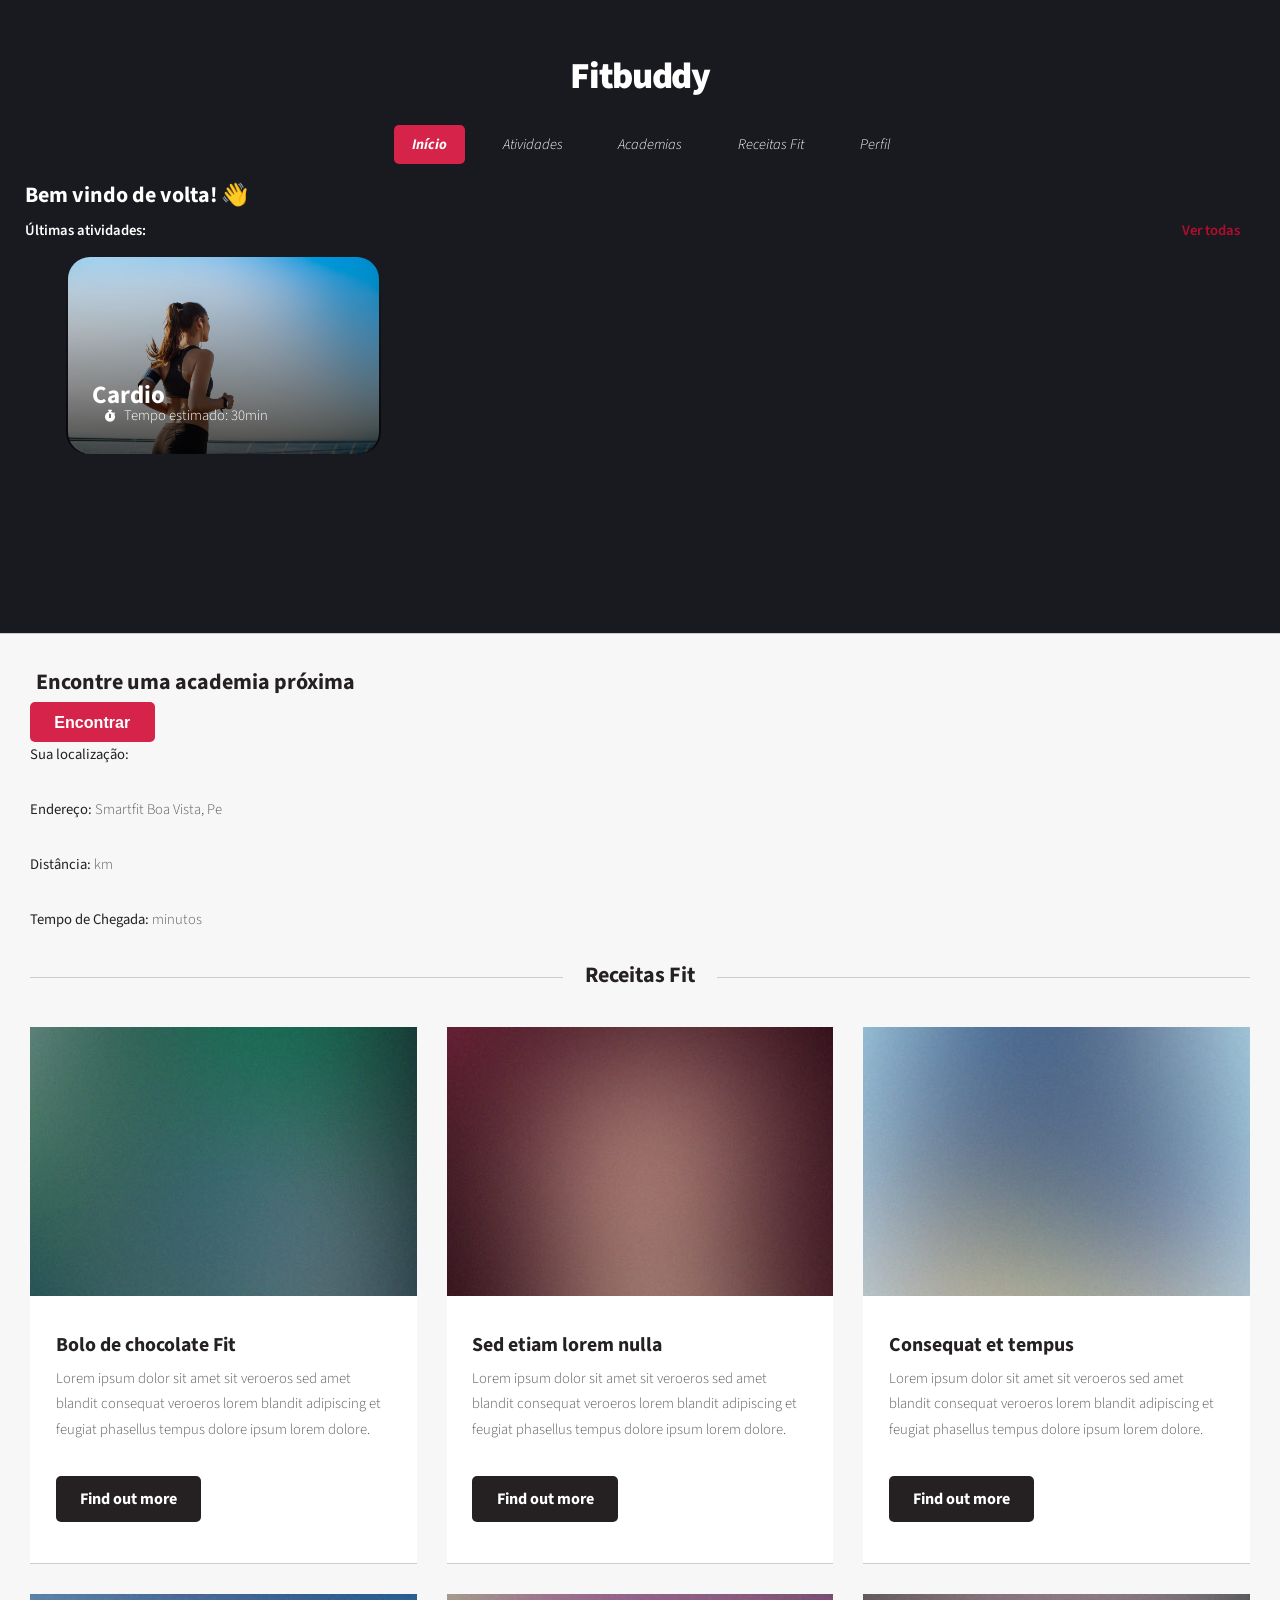
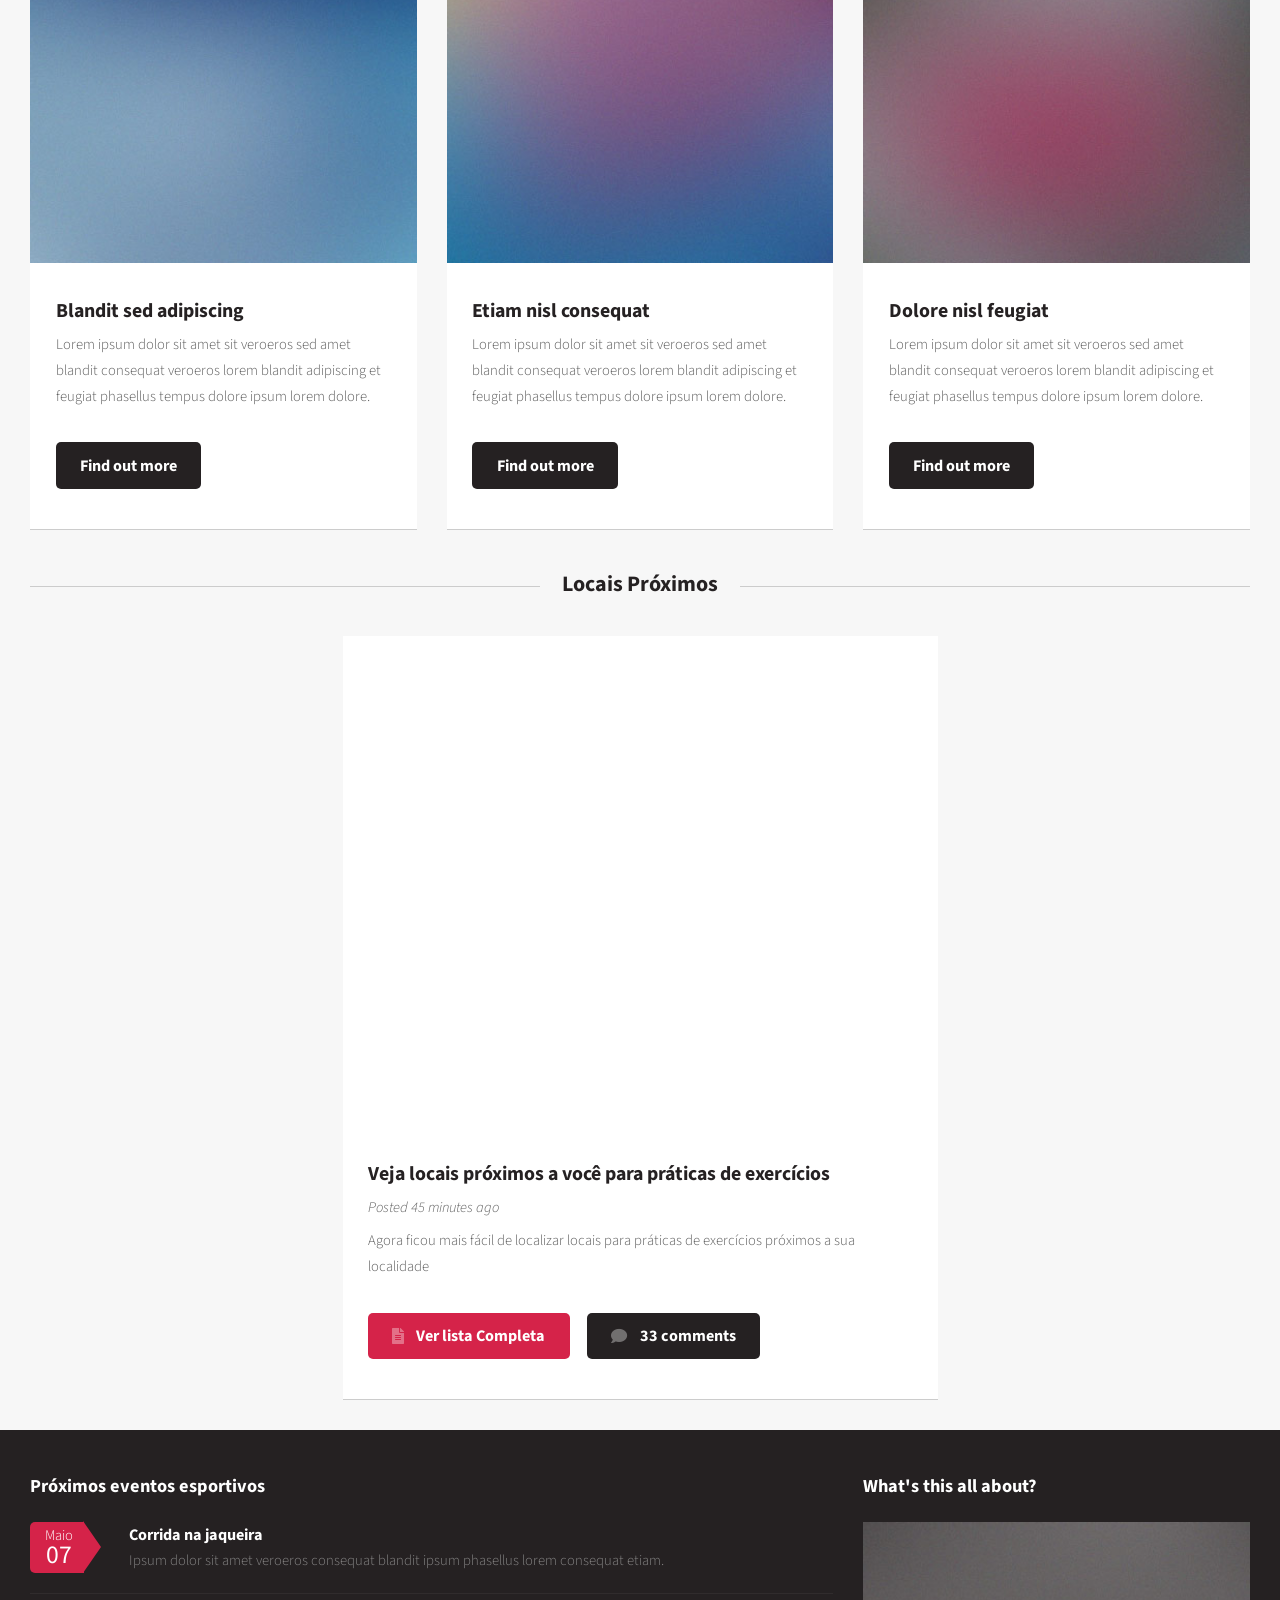
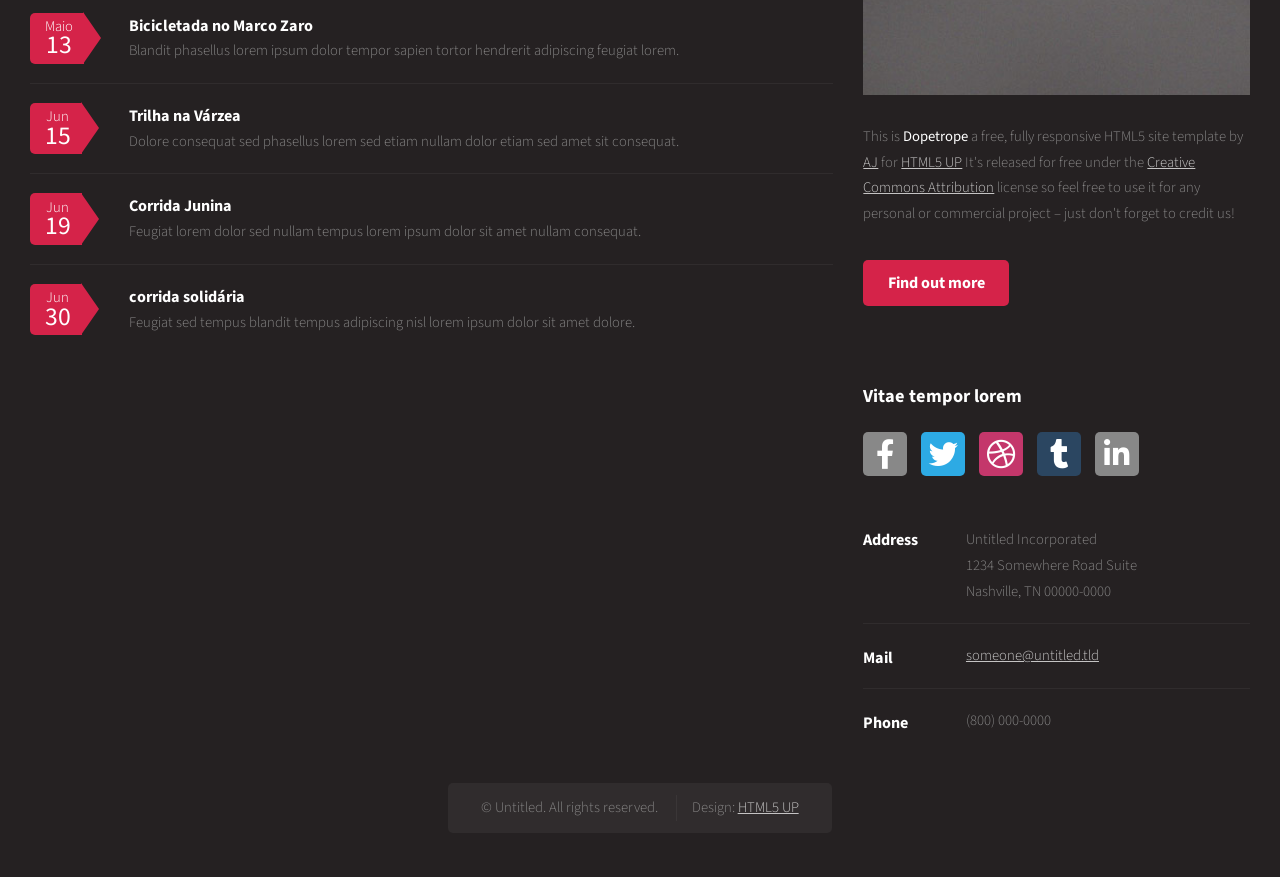
==== commit 40fc7497: "feat: alterando pwa" ====
--- a/index.html
+++ b/index.html
@@ -9,7 +9,10 @@
 	<link rel="stylesheet" href="assets/css/main.css" />
 	<link rel="icon" type="image/x-icon" href="https://tse3.mm.bing.net/th/id/OIG1.uh8YKl7EiqSnl7DPSB0P?pid=ImgGn">
 
-	 <link rel="manifest" href="./manifest.json">
+
+	 <link rel="manifest" href="manifest.json">
+
+	 
 	<script> 
 		document.addEventListener("DOMContentLoaded", () => {
 				const getLocationButton = document.getElementById("getLocation");
@@ -168,7 +171,7 @@
 									<section class="box">
 										<a href="#" class="image featured"><img src="images/pic02.jpg" alt="" /></a>
 										<header>
-											<h3>Ipsum feugiat et dolor</h3>
+											<h3>Bolo de chocolate Fit</h3>
 										</header>
 										<p>Lorem ipsum dolor sit amet sit veroeros sed amet blandit consequat veroeros
 											lorem blandit adipiscing et feugiat phasellus tempus dolore ipsum lorem
@@ -428,12 +431,29 @@
 	</div>
 
 	<!-- Scripts -->
+	<script>
+		let newWorker;
+		if ('serviceWorker' in navigator) {
+			navigator.serviceWorker.register('/serviceworker.js').then(reg => {
+				reg.addEventListener('updatefound', () => {
+					newWorker = reg.installing;
+				});
+			});
+			let refreshing;
+			navigator.serviceWorker.addEventListener('controllerchange', function () {
+				if (refreshing) return;
+				window.location.reload();
+				refreshing = true;
+			});
+		}
+	</script>
 	<script src="assets/js/jquery.min.js"></script>
 	<script src="assets/js/jquery.dropotron.min.js"></script>
 	<script src="assets/js/browser.min.js"></script>
 	<script src="assets/js/breakpoints.min.js"></script>
 	<script src="assets/js/util.js"></script>
 	<script src="assets/js/main.js"></script>
+	
 
 </body>
 
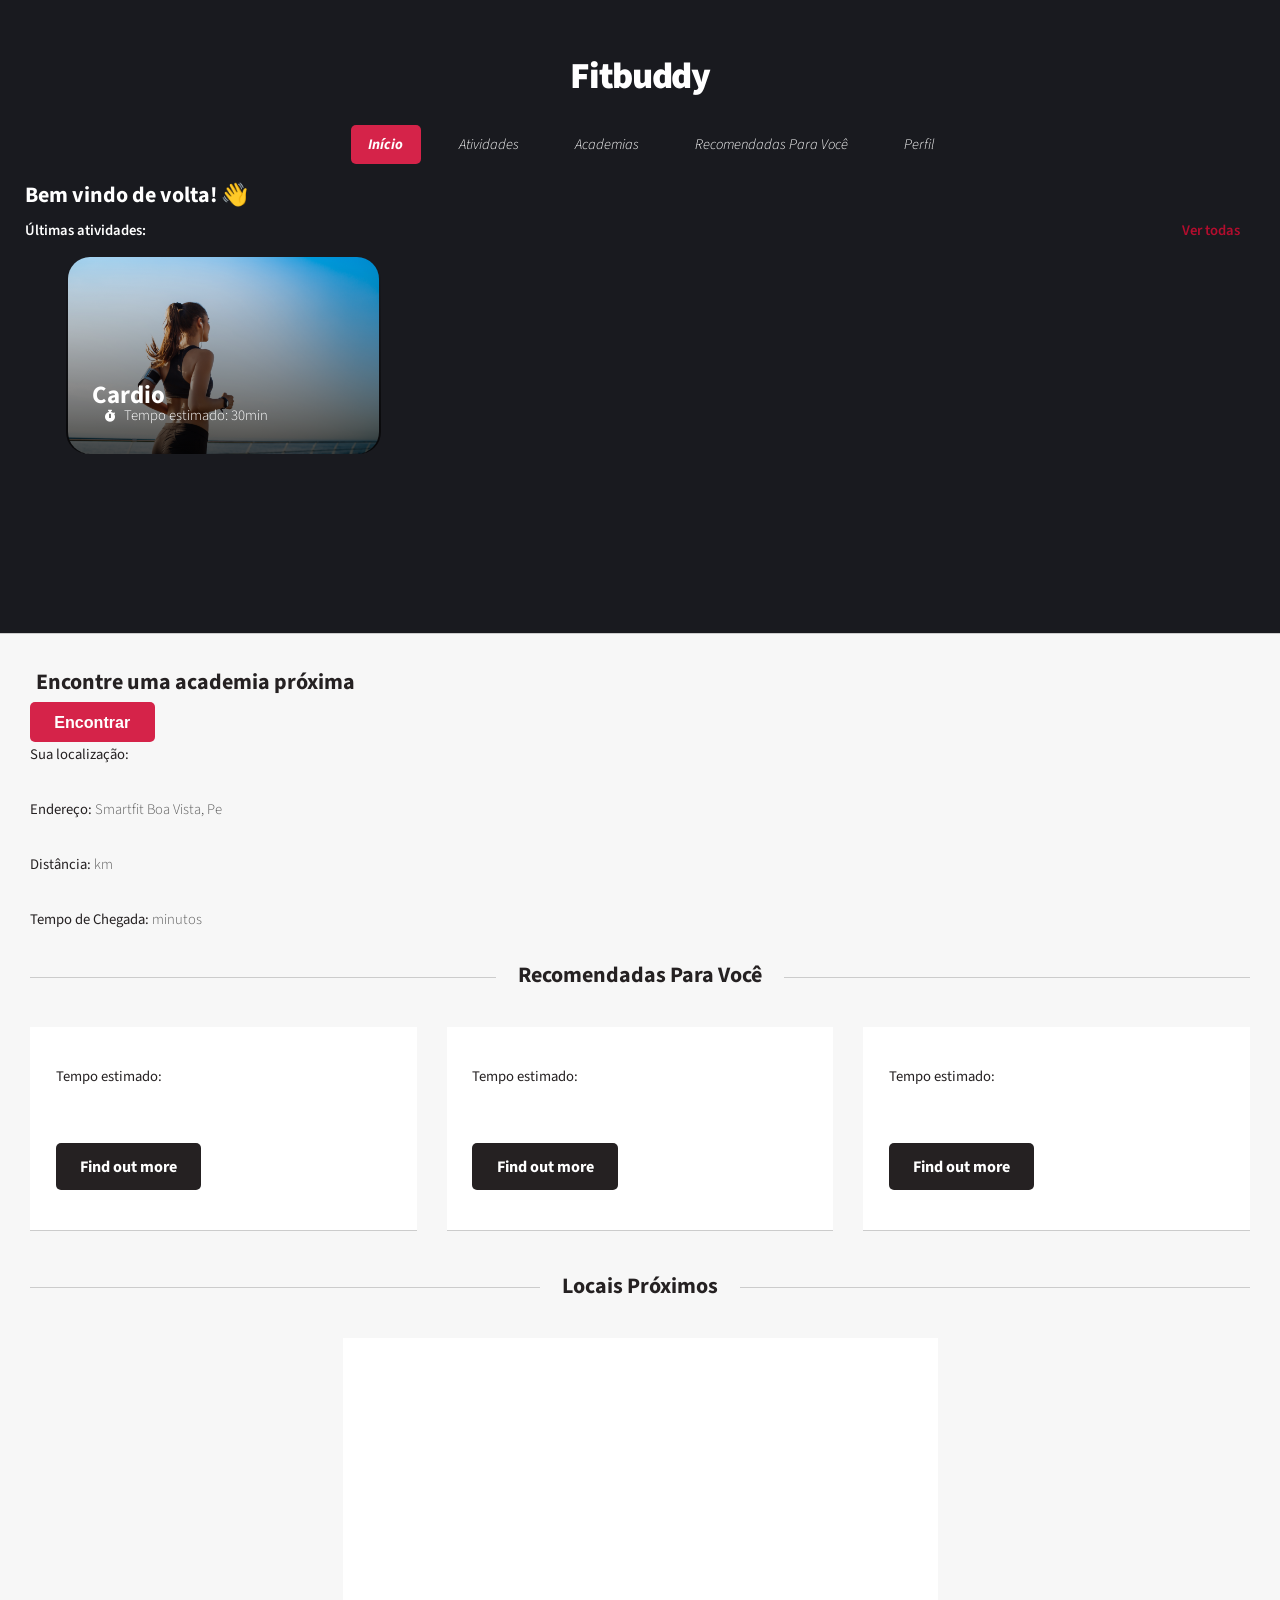
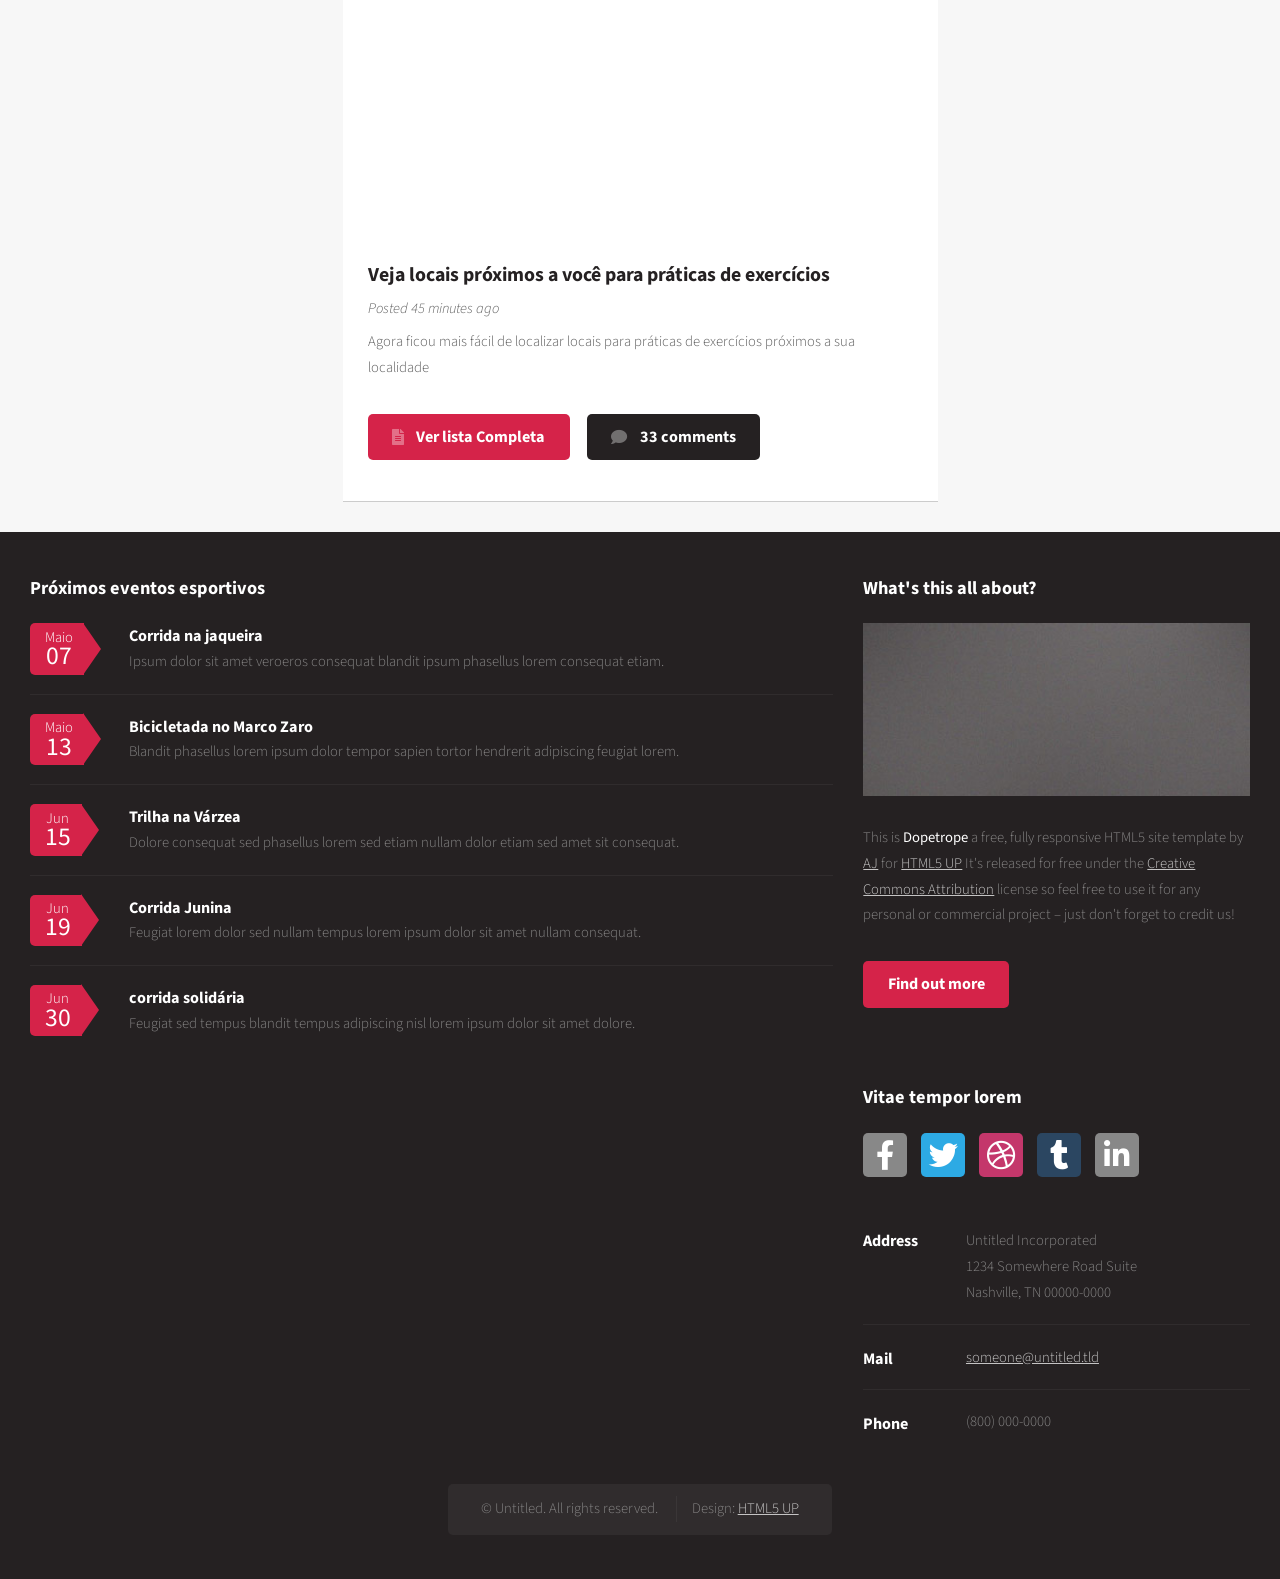
==== commit e41ef7c2: "feat: adicionando api" ====
--- a/index.html
+++ b/index.html
@@ -11,7 +11,22 @@
 
 
 	 <link rel="manifest" href="manifest.json">
-
+<script>
+	let newWorker;
+	if ('serviceWorker' in navigator) {
+		navigator.serviceWorker.register('/serviceworker.js').then(reg => {
+			reg.addEventListener('updatefound', () => {
+				newWorker = reg.installing;
+			});
+		});
+		let refreshing;
+		navigator.serviceWorker.addEventListener('controllerchange', function () {
+			if (refreshing) return;
+			window.location.reload();
+			refreshing = true;
+		});
+	}
+</script>
 	 
 	<script> 
 		document.addEventListener("DOMContentLoaded", () => {
@@ -100,13 +115,13 @@
 						</ul>
 					</li>
 					<li><a href="#academias">Academias</a></li>
-					<li><a href="right-sidebar.html">Receitas Fit</a></li>
+					<li><a href="right-sidebar.html">Recomendadas Para Você</a></li>
 					<li>
 						<a href="no-sidebar.html">Perfil</a>
 						<ul>
 							<li><a href="#">Conta</a></li>
 							<li><a href="#">Relatório</a></li>
-							<li><a href="#">Receitas Fit</a></li>
+							<li><a href="#">Recomendadas Para Você</a></li>
 							<li><a href="#">Configurações</a></li>
 						</ul>
 					</li>
@@ -164,18 +179,19 @@
 						<!-- Portfolio -->
 						<section>
 							<header class="major">
-								<h2 id="comunidade">Receitas Fit</h2>
+								<h2 id="comunidade">Recomendadas Para Você</h2>
 							</header>
 							<div class="row">
 								<div class="col-4 col-6-medium col-12-small">
 									<section class="box">
-										<a href="#" class="image featured"><img src="images/pic02.jpg" alt="" /></a>
+										<a href="#" class="image featured"><img id="imagem1" src="" alt="" /></a>
 										<header>
-											<h3>Bolo de chocolate Fit</h3>
+											<h3 id="titulo1"></h3>
 										</header>
-										<p>Lorem ipsum dolor sit amet sit veroeros sed amet blandit consequat veroeros
-											lorem blandit adipiscing et feugiat phasellus tempus dolore ipsum lorem
-											dolore.</p>
+										<strong>Tempo estimado: </strong>
+										<div style="display: inline-flex;">
+											<p id="tempoEstimado1"> </p>
+										</div>
 										<footer>
 											<ul class="actions">
 												<li><a href="#" class="button alt">Find out more</a></li>
@@ -185,13 +201,14 @@
 								</div>
 								<div class="col-4 col-6-medium col-12-small">
 									<section class="box">
-										<a href="#" class="image featured"><img src="images/pic03.jpg" alt="" /></a>
+										<a href="#" class="image featured"><img id="imagem2" src="" alt="" /></a>
 										<header>
-											<h3>Sed etiam lorem nulla</h3>
+											<h3 id="titulo2"></h3>
 										</header>
-										<p>Lorem ipsum dolor sit amet sit veroeros sed amet blandit consequat veroeros
-											lorem blandit adipiscing et feugiat phasellus tempus dolore ipsum lorem
-											dolore.</p>
+										<strong>Tempo estimado: </strong>
+										<div style="display: inline-flex;">
+											<p id="tempoEstimado2"> </p>
+										</div>
 										<footer>
 											<ul class="actions">
 												<li><a href="#" class="button alt">Find out more</a></li>
@@ -201,13 +218,14 @@
 								</div>
 								<div class="col-4 col-6-medium col-12-small">
 									<section class="box">
-										<a href="#" class="image featured"><img src="images/pic04.jpg" alt="" /></a>
+										<a href="#" class="image featured"><img id="imagem3" src="" alt="" /></a>
 										<header>
-											<h3>Consequat et tempus</h3>
+											<h3 id="titulo3"></h3>
 										</header>
-										<p>Lorem ipsum dolor sit amet sit veroeros sed amet blandit consequat veroeros
-											lorem blandit adipiscing et feugiat phasellus tempus dolore ipsum lorem
-											dolore.</p>
+										<strong>Tempo estimado: </strong>
+										<div style="display: inline-flex;">
+											<p id="tempoEstimado3"> </p>
+										</div>
 										<footer>
 											<ul class="actions">
 												<li><a href="#" class="button alt">Find out more</a></li>
@@ -215,54 +233,7 @@
 										</footer>
 									</section>
 								</div>
-								<div class="col-4 col-6-medium col-12-small">
-									<section class="box">
-										<a href="#" class="image featured"><img src="images/pic05.jpg" alt="" /></a>
-										<header>
-											<h3>Blandit sed adipiscing</h3>
-										</header>
-										<p>Lorem ipsum dolor sit amet sit veroeros sed amet blandit consequat veroeros
-											lorem blandit adipiscing et feugiat phasellus tempus dolore ipsum lorem
-											dolore.</p>
-										<footer>
-											<ul class="actions">
-												<li><a href="#" class="button alt">Find out more</a></li>
-											</ul>
-										</footer>
-									</section>
-								</div>
-								<div class="col-4 col-6-medium col-12-small">
-									<section class="box">
-										<a href="#" class="image featured"><img src="images/pic06.jpg" alt="" /></a>
-										<header>
-											<h3>Etiam nisl consequat</h3>
-										</header>
-										<p>Lorem ipsum dolor sit amet sit veroeros sed amet blandit consequat veroeros
-											lorem blandit adipiscing et feugiat phasellus tempus dolore ipsum lorem
-											dolore.</p>
-										<footer>
-											<ul class="actions">
-												<li><a href="#" class="button alt">Find out more</a></li>
-											</ul>
-										</footer>
-									</section>
-								</div>
-								<div class="col-4 col-6-medium col-12-small">
-									<section class="box">
-										<a href="#" class="image featured"><img src="images/pic07.jpg" alt="" /></a>
-										<header>
-											<h3>Dolore nisl feugiat</h3>
-										</header>
-										<p>Lorem ipsum dolor sit amet sit veroeros sed amet blandit consequat veroeros
-											lorem blandit adipiscing et feugiat phasellus tempus dolore ipsum lorem
-											dolore.</p>
-										<footer>
-											<ul class="actions">
-												<li><a href="#" class="button alt">Find out more</a></li>
-											</ul>
-										</footer>
-									</section>
-								</div>
+								
 							</div>
 						</section>
 
@@ -431,22 +402,9 @@
 	</div>
 
 	<!-- Scripts -->
-	<script>
-		let newWorker;
-		if ('serviceWorker' in navigator) {
-			navigator.serviceWorker.register('/serviceworker.js').then(reg => {
-				reg.addEventListener('updatefound', () => {
-					newWorker = reg.installing;
-				});
-			});
-			let refreshing;
-			navigator.serviceWorker.addEventListener('controllerchange', function () {
-				if (refreshing) return;
-				window.location.reload();
-				refreshing = true;
-			});
-		}
-	</script>
+
+	<script src="api.js"></script>
+	
 	<script src="assets/js/jquery.min.js"></script>
 	<script src="assets/js/jquery.dropotron.min.js"></script>
 	<script src="assets/js/browser.min.js"></script>
